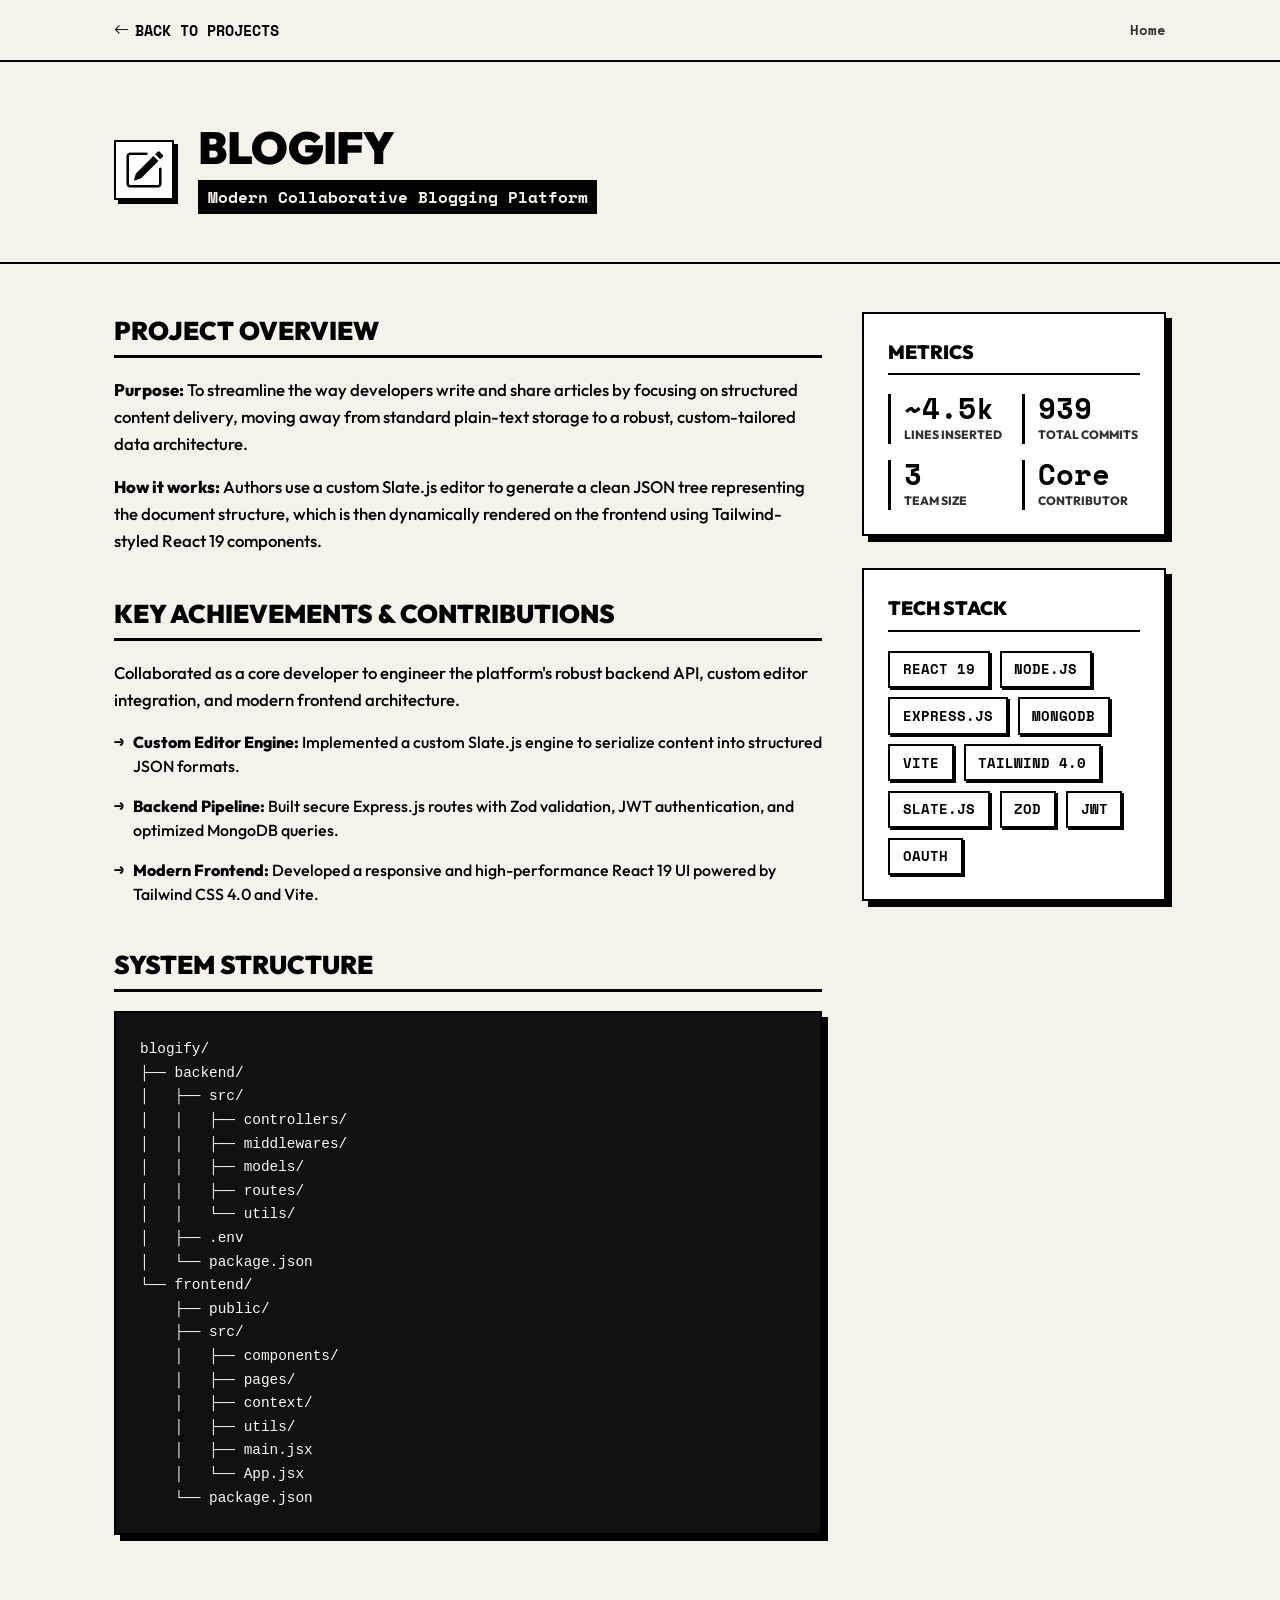
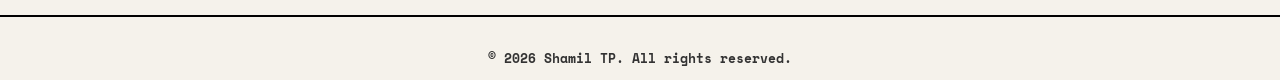
==== blogify.html @ 339143ad "Add blogify project page and styles" ====
<!DOCTYPE html>
<html lang="en">
<head>
    <meta charset="UTF-8">
    <meta name="viewport" content="width=device-width, initial-scale=1.0">
    <title>Blogify Details | Shamil TP</title>
    <link rel="preconnect" href="https://fonts.googleapis.com">
    <link rel="preconnect" href="https://fonts.gstatic.com" crossorigin>
    <link href="https://fonts.googleapis.com/css2?family=Outfit:wght@300;400;500;600;700;900&family=Space+Mono:ital,wght@0,400;0,700;1,400;1,700&display=swap" rel="stylesheet">
    <link rel="stylesheet" href="blogify.css">
    <link rel="stylesheet" href="https://cdn.jsdelivr.net/npm/bootstrap-icons@1.11.3/font/bootstrap-icons.min.css">
</head>
<body>
    <nav class="navbar">
        <div class="container nav-container">
            <a href="mycontributions.html" class="back-link"><i class="bi bi-arrow-left"></i> Back to Projects</a>
            <ul class="nav-links">
                <li><a href="index.html">Home</a></li>
            </ul>
        </div>
    </nav>

    <header class="project-header">
        <div class="container header-container">
            <div class="header-icon"><i class="bi bi-pencil-square"></i></div>
            <div class="header-info">
                <h1 class="project-title">Blogify</h1>
                <p class="project-subtitle">Modern Collaborative Blogging Platform</p>
            </div>
        </div>
    </header>

    <main class="main-content">
        <div class="container content-grid">
            
            <div class="main-column">
                <section class="content-section">
                    <h2 class="section-heading">Project Overview</h2>
                    <div class="prose">
                        <p><strong>Purpose:</strong> To streamline the way developers write and share articles by focusing on structured content delivery, moving away from standard plain-text storage to a robust, custom-tailored data architecture.</p>
                        <p><strong>How it works:</strong> Authors use a custom Slate.js editor to generate a clean JSON tree representing the document structure, which is then dynamically rendered on the frontend using Tailwind-styled React 19 components.</p>
                    </div>
                </section>

                <section class="content-section">
                    <h2 class="section-heading">Key Achievements & Contributions</h2>
                    <div class="prose">
                        <p>Collaborated as a core developer to engineer the platform's robust backend API, custom editor integration, and modern frontend architecture.</p>
                        <ul class="feature-list">
                            <li><strong>Custom Editor Engine:</strong> Implemented a custom Slate.js engine to serialize content into structured JSON formats.</li>
                            <li><strong>Backend Pipeline:</strong> Built secure Express.js routes with Zod validation, JWT authentication, and optimized MongoDB queries.</li>
                            <li><strong>Modern Frontend:</strong> Developed a responsive and high-performance React 19 UI powered by Tailwind CSS 4.0 and Vite.</li>
                        </ul>
                    </div>
                </section>

                <section class="content-section">
                    <h2 class="section-heading">System Structure</h2>
                    <div class="code-block">
                        <pre><code>blogify/
├── backend/                  
│   ├── src/               
│   │   ├── controllers/          
│   │   ├── middlewares/          
│   │   ├── models/               
│   │   ├── routes/               
│   │   └── utils/                
│   ├── .env              
│   └── package.json              
└── frontend/                 
    ├── public/           
    ├── src/
    │   ├── components/       
    │   ├── pages/          
    │   ├── context/            
    │   ├── utils/           
    │   ├── main.jsx           
    │   └── App.jsx
    └── package.json</code></pre>
                    </div>
                </section>
            </div>

            <aside class="sidebar-column">
                <div class="sidebar-widget">
                    <h3 class="widget-title">Metrics</h3>
                    <div class="metric-grid">
                        <div class="metric-item">
                            <span class="m-val">~4.5k</span>
                            <span class="m-label">Lines Inserted</span>
                        </div>
                        <div class="metric-item">
                            <span class="m-val">939</span>
                            <span class="m-label">Total Commits</span>
                        </div>
                        <div class="metric-item">
                            <span class="m-val">3</span>
                            <span class="m-label">Team Size</span>
                        </div>
                        <div class="metric-item">
                            <span class="m-val">Core</span>
                            <span class="m-label">Contributor</span>
                        </div>
                    </div>
                </div>

                <div class="sidebar-widget">
                    <h3 class="widget-title">Tech Stack</h3>
                    <div class="tag-cloud">
                        <span class="tag">React 19</span>
                        <span class="tag">Node.js</span>
                        <span class="tag">Express.js</span>
                        <span class="tag">MongoDB</span>
                        <span class="tag">Vite</span>
                        <span class="tag">Tailwind 4.0</span>
                        <span class="tag">Slate.js</span>
                        <span class="tag">Zod</span>
                        <span class="tag">JWT</span>
                        <span class="tag">OAuth</span>
                    </div>
                </div>
            </aside>

        </div>
    </main>

    <footer class="footer">
        <div class="container">
            <p>&copy; 2026 Shamil TP. All rights reserved.</p>
        </div>
    </footer>
</body>
</html>
---- blogify.css ----
:root {
    --bg-color: #F5F2EB;
    --card-bg: #FFFFFF;
    --text-primary: #000000;
    --text-secondary: #333333;
    --accent: #000000;
    --border-color: #000000;
    --nav-bg: rgba(245, 242, 235, 0.95);
    --font-main: 'Outfit', 'Helvetica Neue', sans-serif;
    --font-mono: 'Space Mono', 'Fira Code', monospace;
    --transition: transform 0.2s cubic-bezier(0.16, 1, 0.3, 1), box-shadow 0.2s cubic-bezier(0.16, 1, 0.3, 1), background-color 0.2s;
}

* {
    margin: 0;
    padding: 0;
    box-sizing: border-box;
}

body {
    background-color: var(--bg-color);
    color: var(--text-primary);
    font-family: var(--font-main);
    line-height: 1.5;
    font-size: 15px;
}

a {
    text-decoration: none;
    color: inherit;
}

.container {
    max-width: 1100px;
    margin: 0 auto;
    padding: 0 1.5rem;
}

/* Navbar */
.navbar {
    background: var(--nav-bg);
    border-bottom: 2px solid var(--border-color);
    position: sticky;
    top: 0;
    z-index: 100;
    backdrop-filter: blur(10px);
}

.nav-container {
    display: flex;
    justify-content: space-between;
    align-items: center;
    height: 60px;
}

.back-link {
    font-weight: 800;
    font-family: var(--font-mono);
    font-size: 0.95rem;
    color: var(--text-primary);
    display: flex;
    align-items: center;
    gap: 0.4rem;
    transition: var(--transition);
    text-transform: uppercase;
}

.back-link:hover {
    text-decoration: underline;
}

.nav-links {
    display: flex;
    list-style: none;
    gap: 1.5rem;
}

.nav-links a {
    font-family: var(--font-mono);
    color: var(--text-secondary);
    font-size: 0.9rem;
    font-weight: 700;
    transition: color 0.2s;
}

.nav-links a:hover {
    color: var(--text-primary);
    text-decoration: underline;
}

/* Header */
.project-header {
    background: var(--bg-color);
    padding: 4rem 0 3rem 0;
    border-bottom: 2px solid var(--border-color);
    margin-bottom: 3rem;
}

.header-container {
    display: flex;
    align-items: center;
    gap: 1.5rem;
}

.header-icon {
    width: 60px;
    height: 60px;
    display: flex;
    align-items: center;
    justify-content: center;
    font-size: 2.5rem;
    color: var(--text-primary);
    border: 2px solid var(--border-color);
    background: var(--card-bg);
    box-shadow: 4px 4px 0px rgba(0, 0, 0, 1);
}

.project-title {
    font-size: 2.8rem;
    font-weight: 900;
    color: var(--text-primary);
    margin-bottom: 0.3rem;
    letter-spacing: -1px;
    text-transform: uppercase;
    line-height: 1;
}

.project-subtitle {
    font-family: var(--font-mono);
    font-size: 1rem;
    font-weight: 700;
    color: var(--text-secondary);
    background: var(--text-primary);
    color: var(--bg-color);
    display: inline-block;
    padding: 0.3rem 0.6rem;
    margin-top: 0.3rem;
}

/* Main Grid */
.content-grid {
    display: grid;
    grid-template-columns: 7fr 3fr;
    gap: 2.5rem;
    padding-bottom: 5rem;
    align-items: start;
}

/* Main Column */
.content-section {
    margin-bottom: 2.5rem;
}

.content-section:last-child {
    margin-bottom: 0;
}

.section-heading {
    font-size: 1.6rem;
    font-weight: 900;
    color: var(--text-primary);
    margin-bottom: 1.2rem;
    border-bottom: 3px solid var(--border-color);
    padding-bottom: 0.3rem;
    text-transform: uppercase;
}

.prose p {
    margin-bottom: 1rem;
    color: var(--text-primary);
    font-size: 1.05rem;
    line-height: 1.6;
    font-weight: 500;
}

.prose p:last-child {
    margin-bottom: 0;
}

.prose strong {
    color: var(--text-primary);
    font-weight: 800;
}

.feature-list {
    list-style: none;
    padding-left: 0;
    color: var(--text-primary);
    margin-top: 1rem;
}

.feature-list li {
    margin-bottom: 1rem;
    line-height: 1.5;
    font-size: 1rem;
    position: relative;
    padding-left: 1.2rem;
    font-weight: 500;
}

.feature-list li::before {
    content: '→';
    position: absolute;
    left: 0;
    font-family: var(--font-mono);
    font-weight: 900;
}

/* Code Block */
.code-block {
    background: #111;
    border: 2px solid var(--border-color);
    padding: 1.5rem;
    overflow-x: auto;
    box-shadow: 6px 6px 0px rgba(0, 0, 0, 1);
    margin-top: 1.2rem;
}

.code-block pre {
    font-family: var(--font-mono);
    font-size: 0.9rem;
    color: #f8f8f2;
    line-height: 1.5;
    font-weight: 500;
}

/* Sidebar */
.sidebar-widget {
    background: var(--card-bg);
    border: 2px solid var(--border-color);
    border-radius: 0;
    padding: 1.5rem;
    margin-bottom: 2rem;
    box-shadow: 6px 6px 0px rgba(0, 0, 0, 1);
}

.sidebar-widget:last-child {
    margin-bottom: 0;
}

.widget-title {
    font-size: 1.2rem;
    font-weight: 900;
    color: var(--text-primary);
    margin-bottom: 1.2rem;
    text-transform: uppercase;
    border-bottom: 2px solid var(--border-color);
    padding-bottom: 0.4rem;
}

/* Metrics */
.metric-grid {
    display: grid;
    grid-template-columns: 1fr 1fr;
    gap: 1rem;
}

.metric-item {
    display: flex;
    flex-direction: column;
    border-left: 3px solid var(--text-primary);
    padding-left: 0.8rem;
}

.m-val {
    font-family: var(--font-mono);
    font-size: 1.8rem;
    font-weight: 900;
    color: var(--text-primary);
    line-height: 1;
    margin-bottom: 0.2rem;
}

.m-label {
    font-size: 0.75rem;
    text-transform: uppercase;
    font-weight: 800;
    color: var(--text-secondary);
}

/* Tags */
.tag-cloud {
    display: flex;
    flex-wrap: wrap;
    gap: 0.6rem;
}

.tag {
    font-family: var(--font-mono);
    background: var(--card-bg);
    color: var(--text-primary);
    padding: 0.4rem 0.8rem;
    border: 2px solid var(--border-color);
    border-radius: 0;
    font-size: 0.85rem;
    font-weight: 700;
    box-shadow: 2px 2px 0px rgba(0, 0, 0, 1);
    transition: var(--transition);
    text-transform: uppercase;
}

.tag:hover {
    transform: translate(-2px, -2px);
    box-shadow: 4px 4px 0px rgba(0, 0, 0, 1);
    background: var(--text-primary);
    color: var(--bg-color);
}

/* Footer */
.footer {
    border-top: 2px solid var(--border-color);
    padding: 2rem 0;
    text-align: center;
    color: var(--text-secondary);
    font-size: 0.8rem;
    font-family: var(--font-mono);
    font-weight: 700;
    background: var(--bg-color);
}

@media (max-width: 900px) {
    .content-grid {
        grid-template-columns: 1fr;
        gap: 2rem;
    }

    .header-container {
        flex-direction: column;
        align-items: center;
        text-align: center;
        gap: 1rem;
    }

    .metric-grid {
        grid-template-columns: 1fr 1fr;
    }

    .header-icon {
        margin: 0 auto;
    }
}
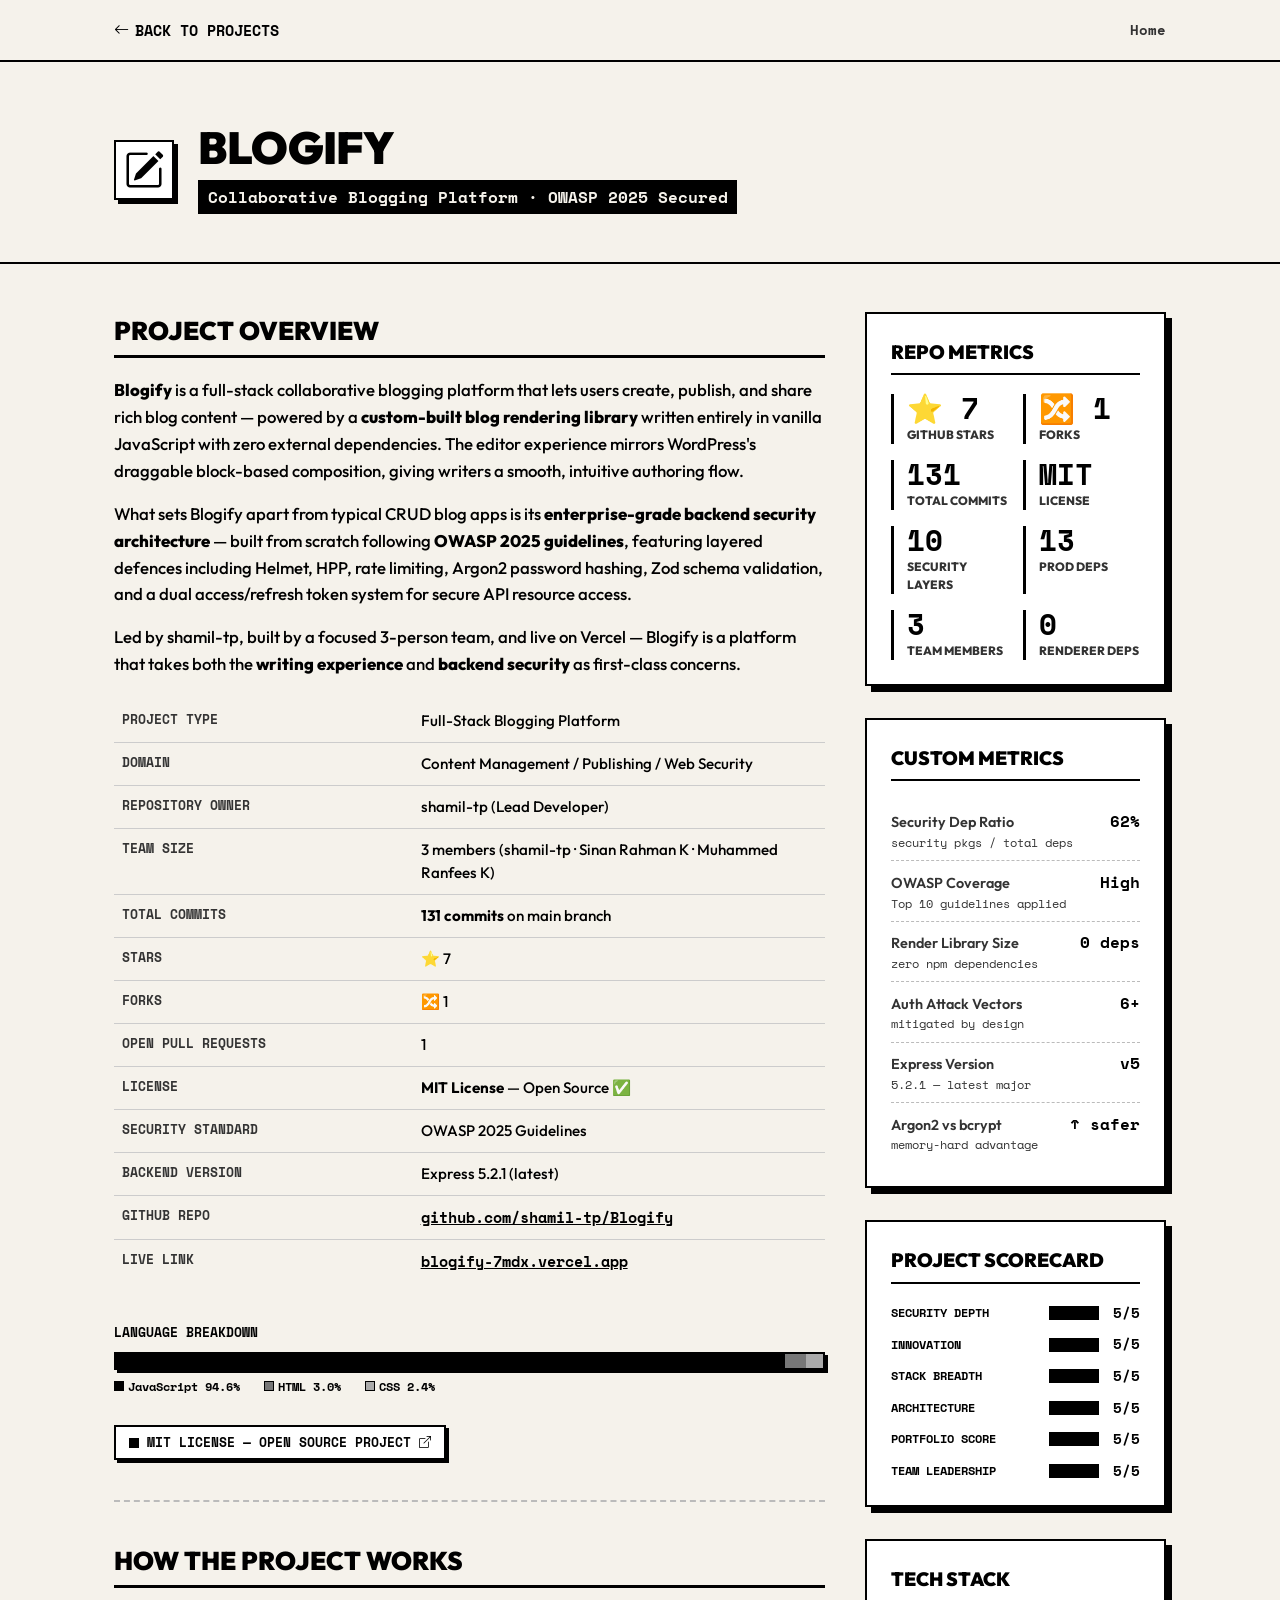
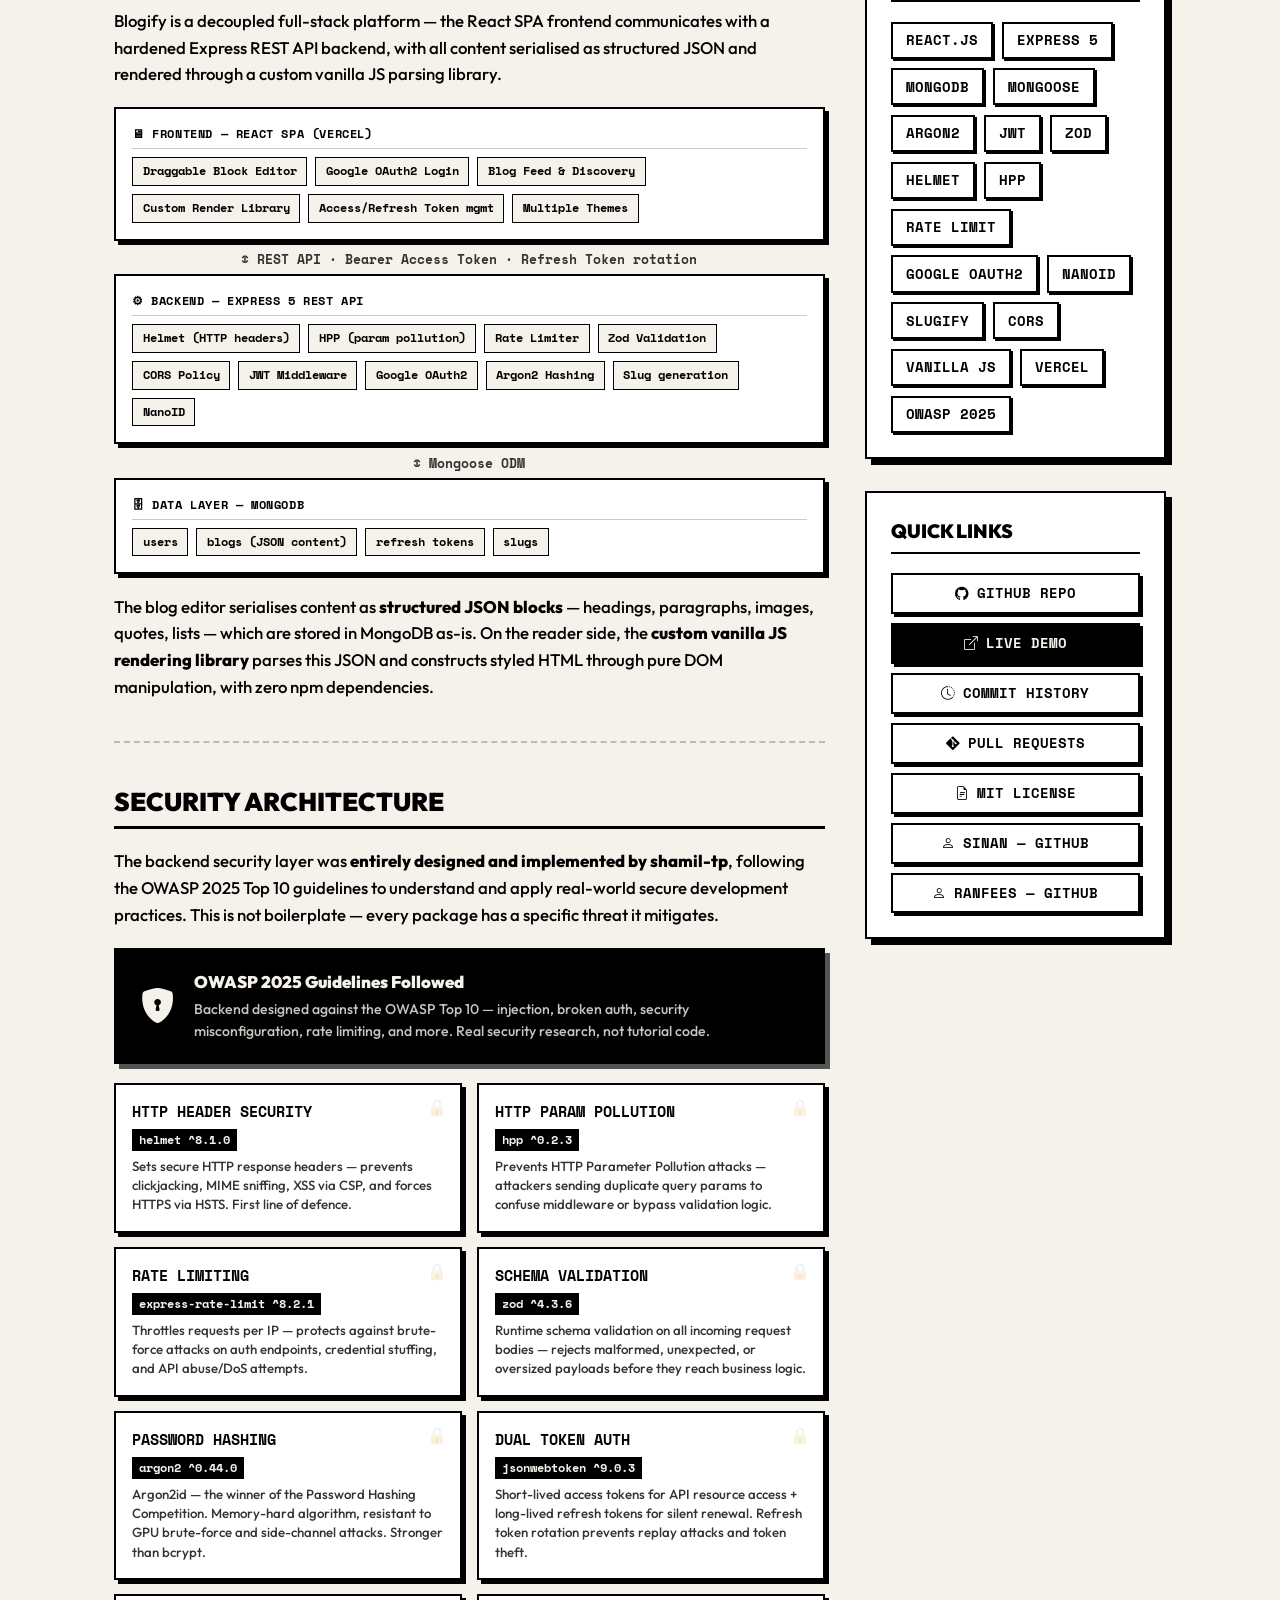
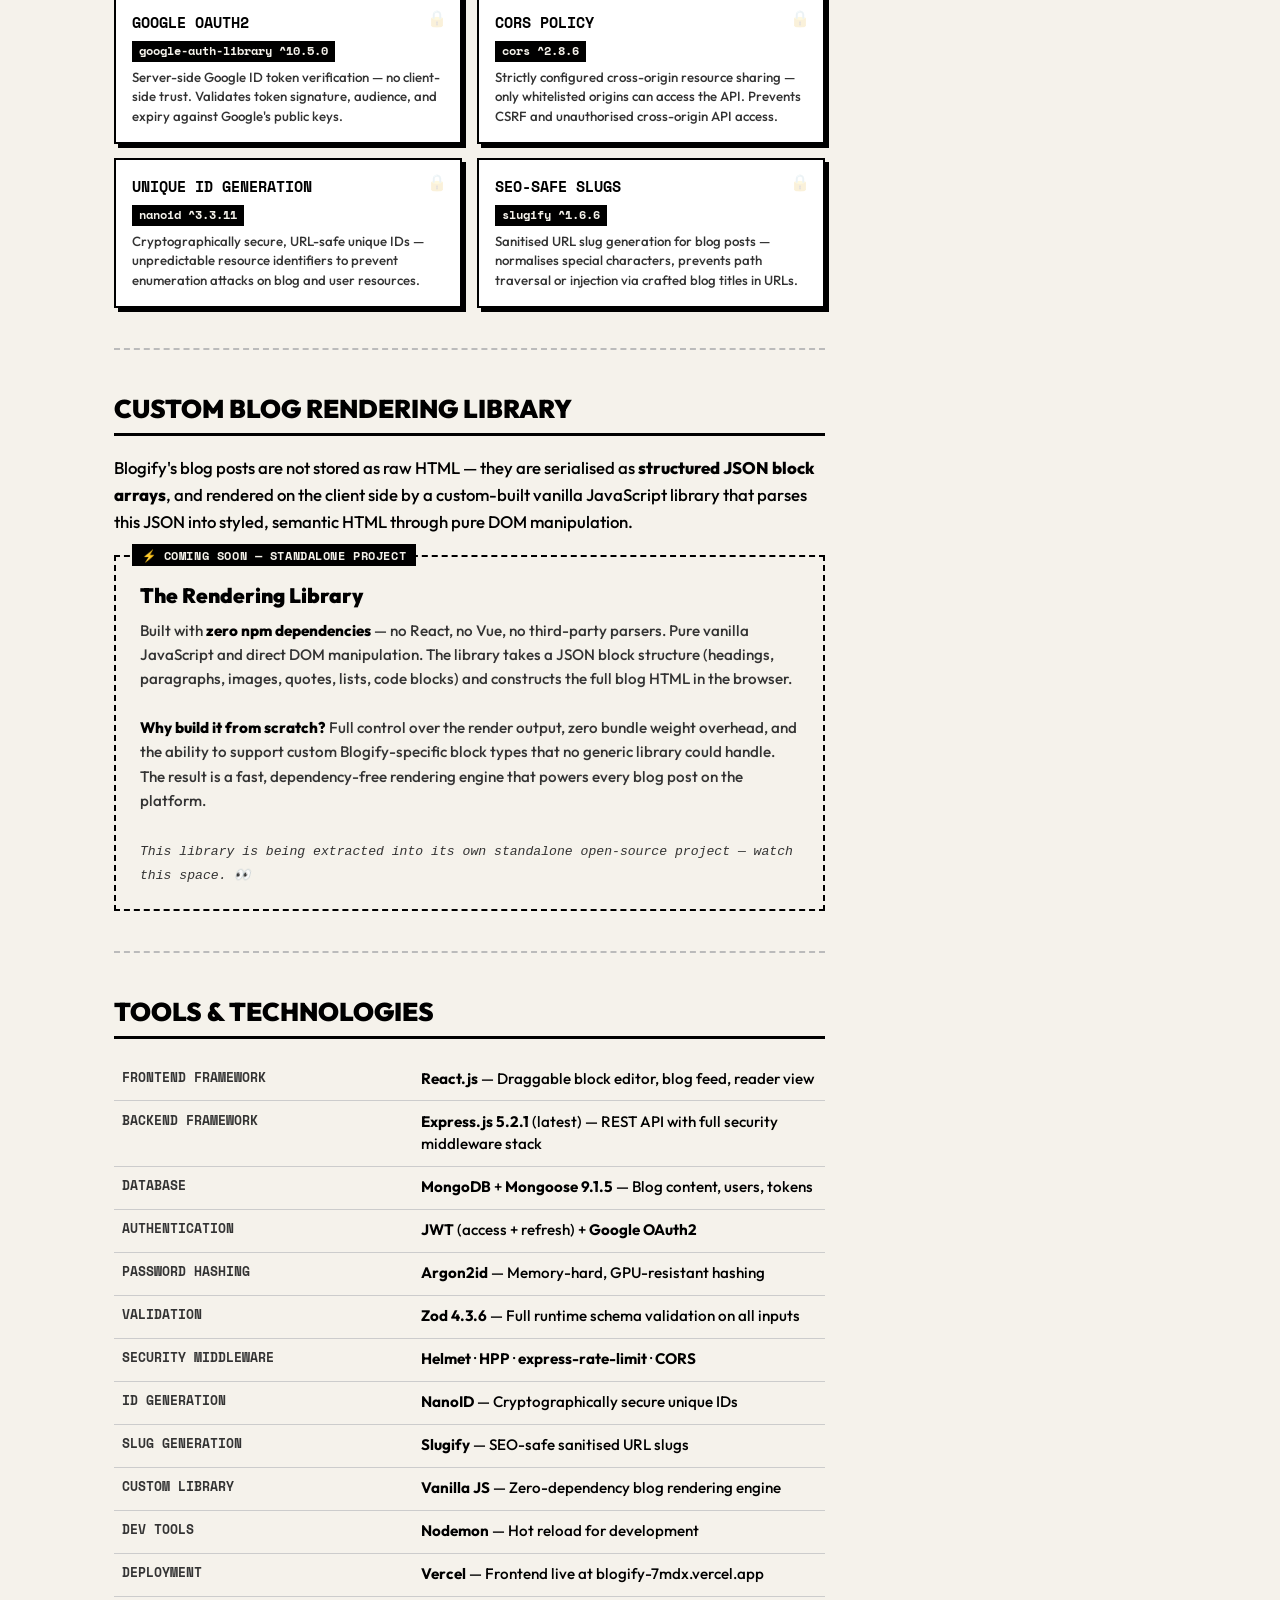
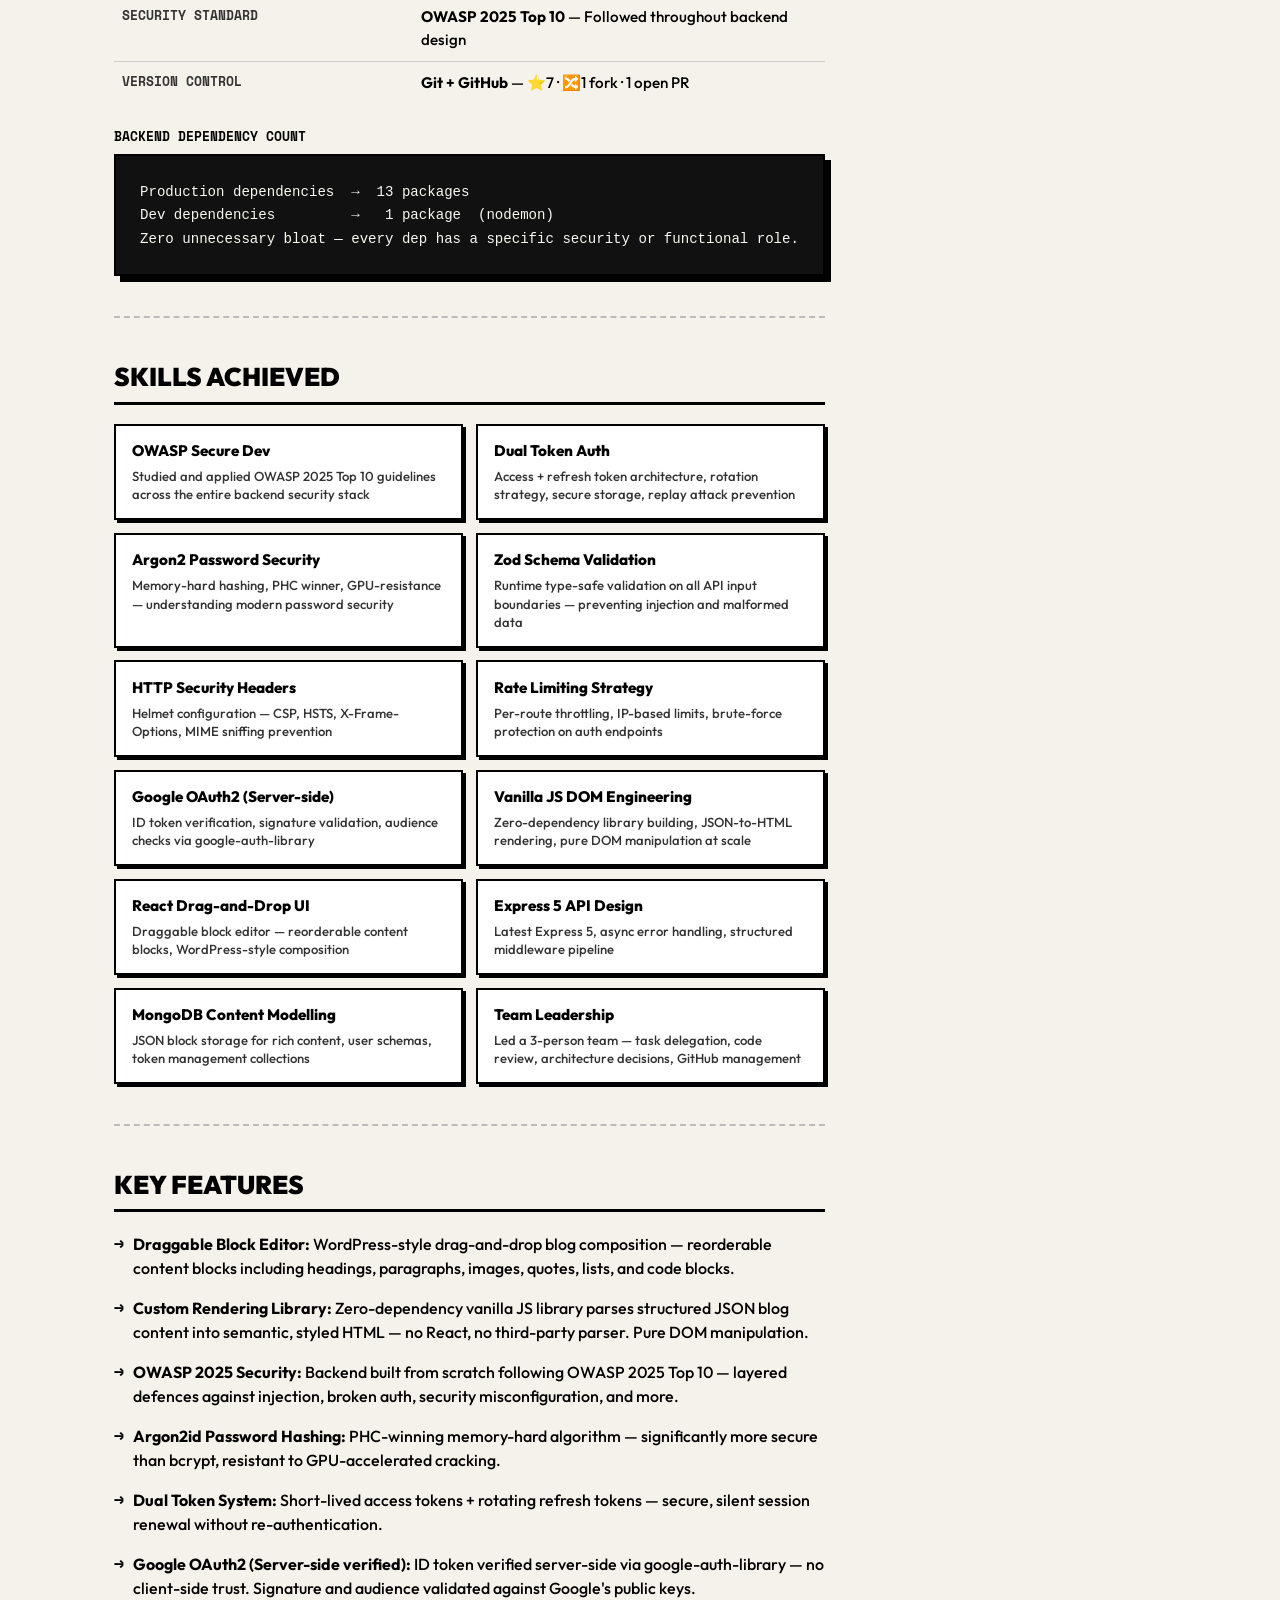
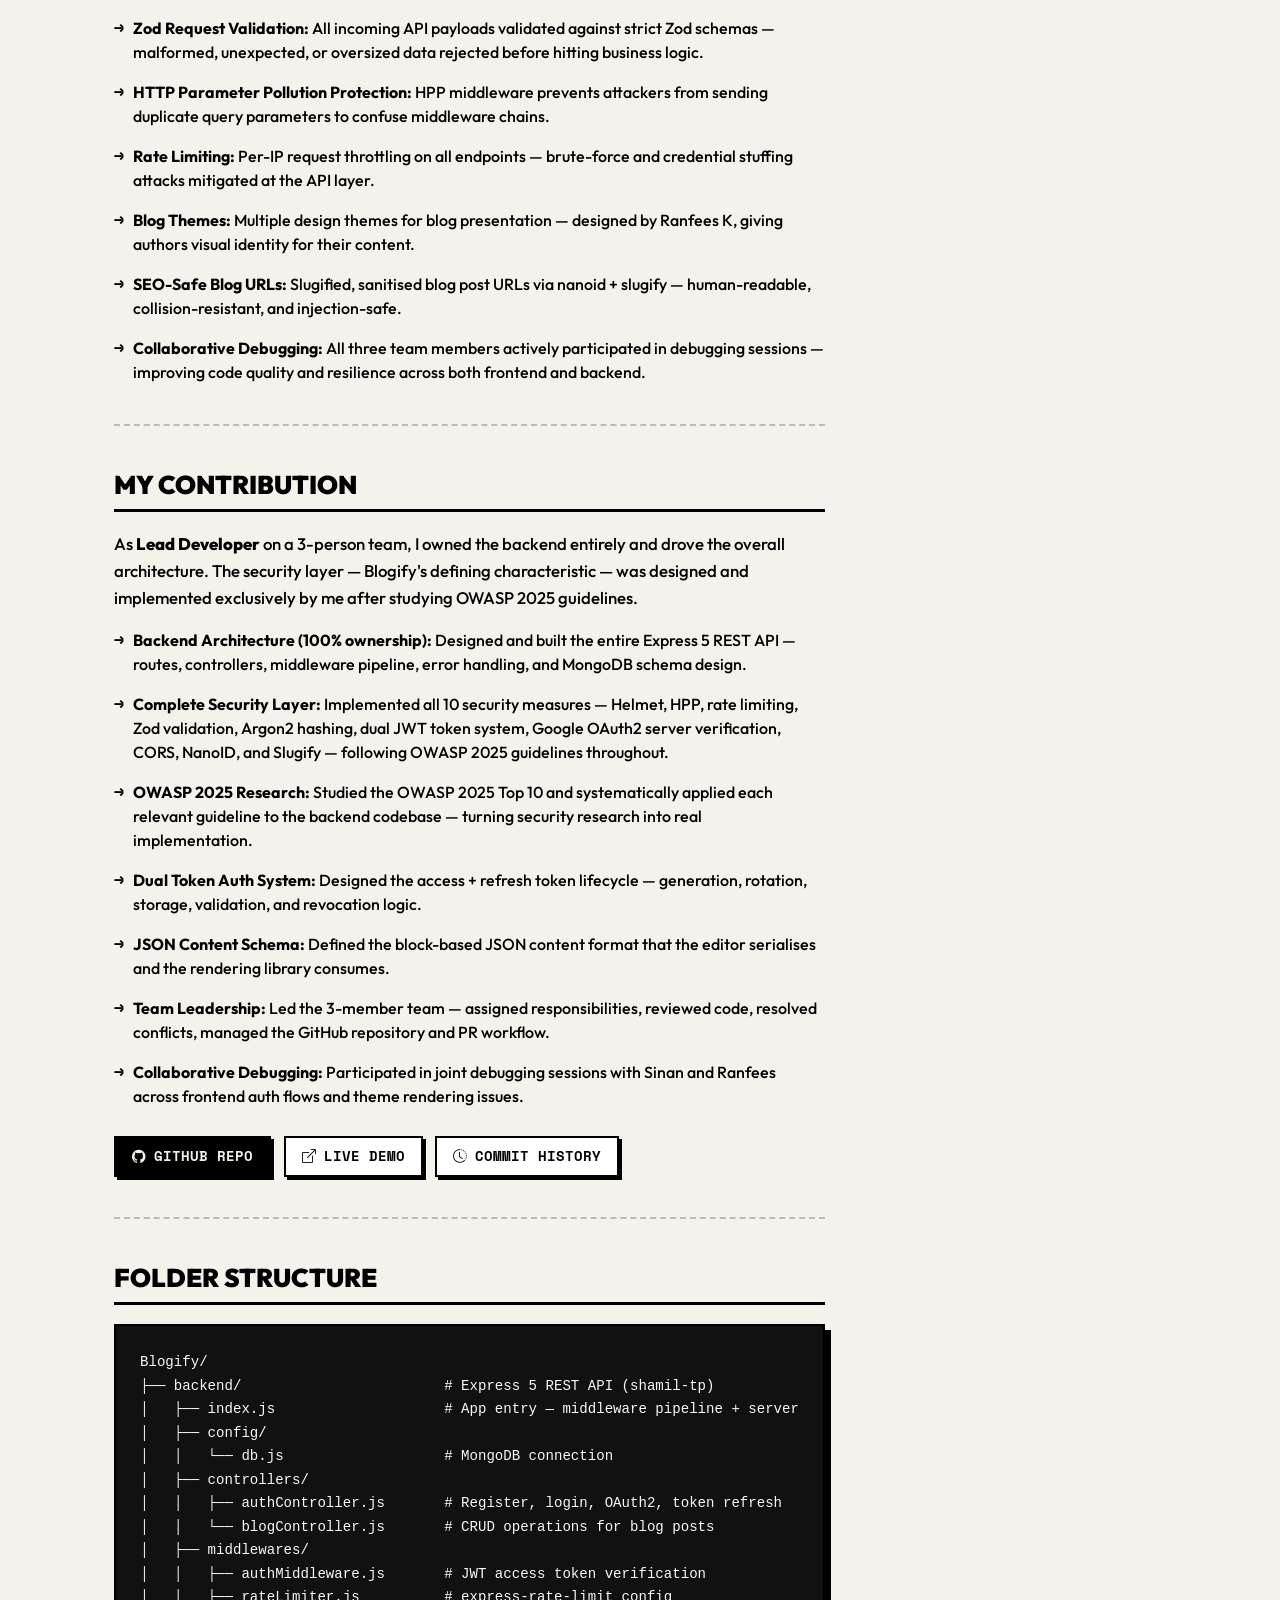
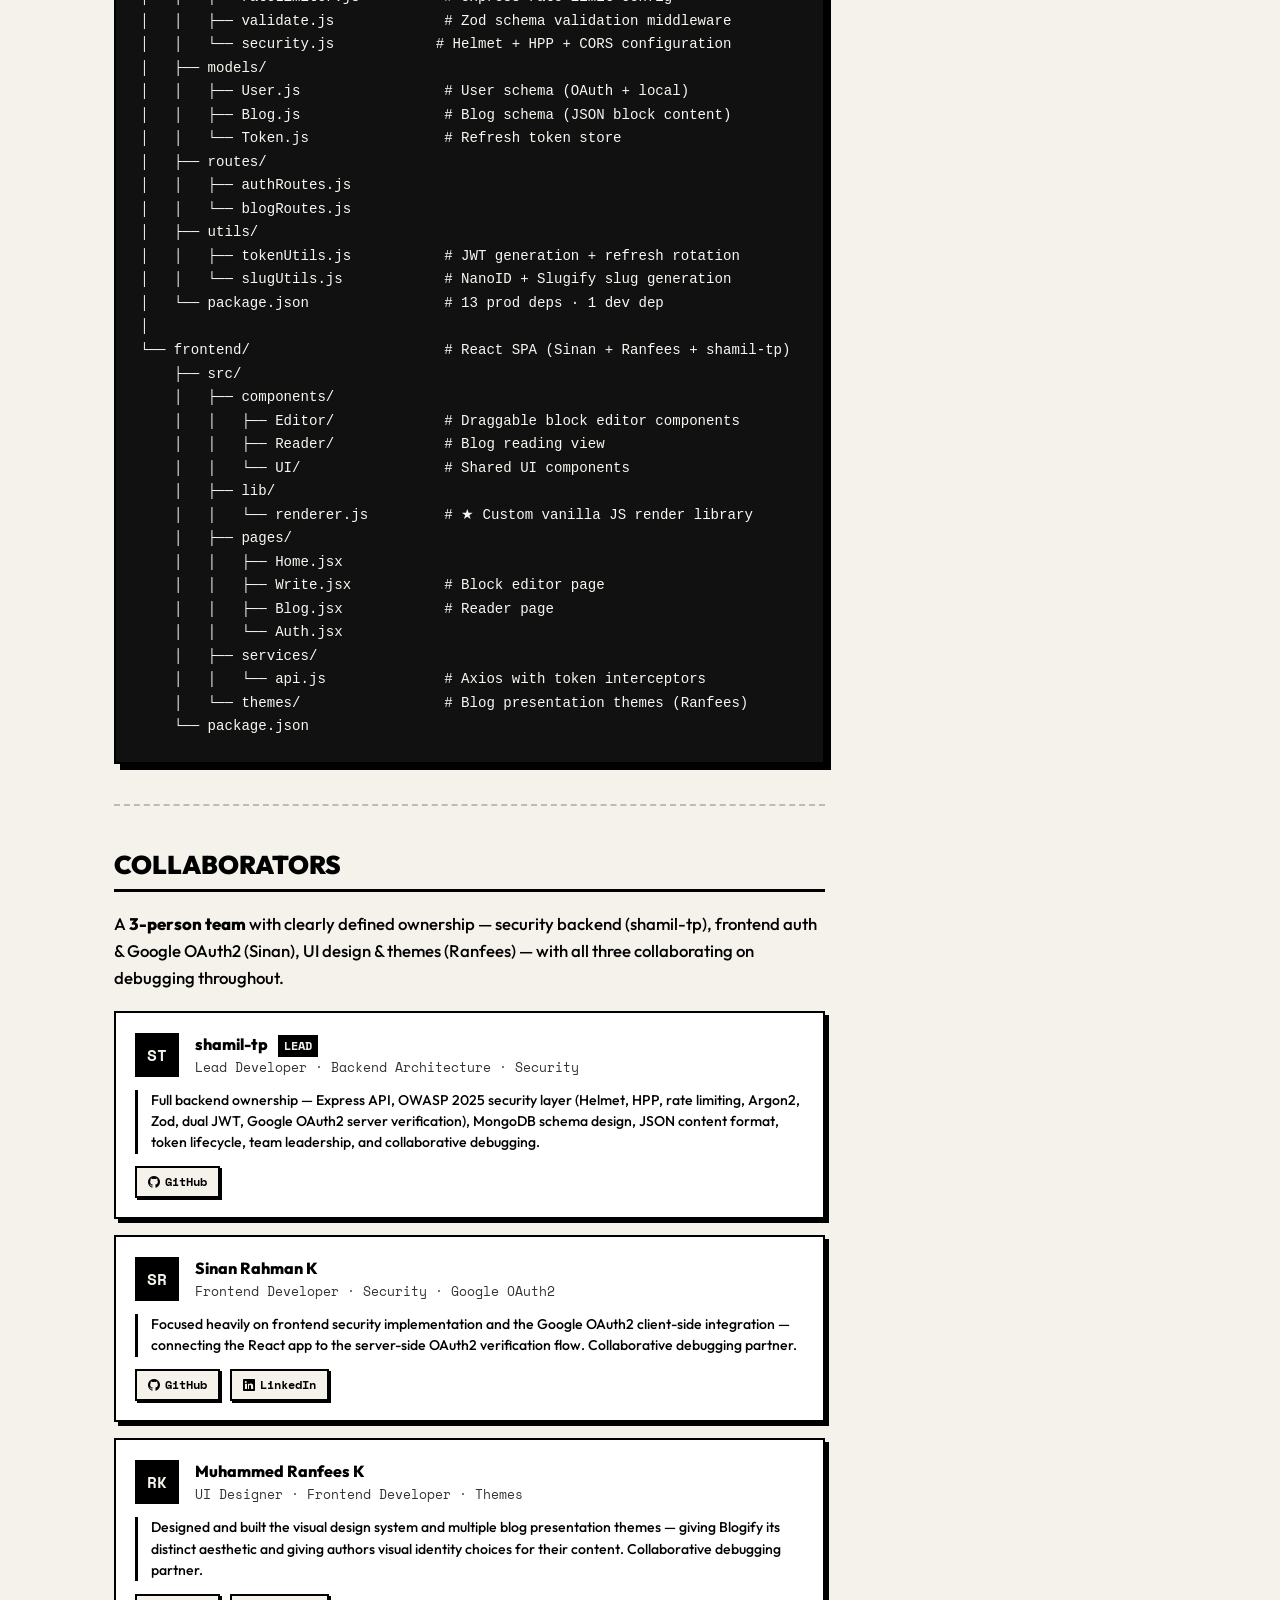
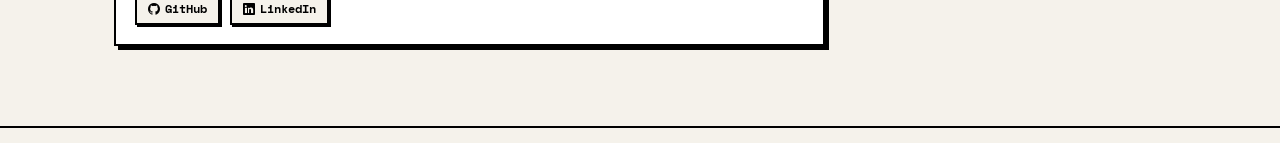
==== commit 5f31a0f6: "all project details created" ====
--- a/blogify.html
+++ b/blogify.html
@@ -7,16 +7,164 @@
     <link rel="preconnect" href="https://fonts.googleapis.com">
     <link rel="preconnect" href="https://fonts.gstatic.com" crossorigin>
     <link href="https://fonts.googleapis.com/css2?family=Outfit:wght@300;400;500;600;700;900&family=Space+Mono:ital,wght@0,400;0,700;1,400;1,700&display=swap" rel="stylesheet">
-    <link rel="stylesheet" href="blogify.css">
     <link rel="stylesheet" href="https://cdn.jsdelivr.net/npm/bootstrap-icons@1.11.3/font/bootstrap-icons.min.css">
+    <style>
+        :root {
+            --bg-color: #F5F2EB;
+            --card-bg: #FFFFFF;
+            --text-primary: #000000;
+            --text-secondary: #333333;
+            --border-color: #000000;
+            --nav-bg: rgba(245, 242, 235, 0.95);
+            --font-main: 'Outfit', 'Helvetica Neue', sans-serif;
+            --font-mono: 'Space Mono', 'Fira Code', monospace;
+            --transition: transform 0.2s cubic-bezier(0.16, 1, 0.3, 1), box-shadow 0.2s cubic-bezier(0.16, 1, 0.3, 1), background-color 0.2s;
+        }
+        * { margin: 0; padding: 0; box-sizing: border-box; }
+        body { background-color: var(--bg-color); color: var(--text-primary); font-family: var(--font-main); line-height: 1.5; font-size: 15px; }
+        a { text-decoration: none; color: inherit; }
+        .container { max-width: 1100px; margin: 0 auto; padding: 0 1.5rem; }
+
+        .navbar { background: var(--nav-bg); border-bottom: 2px solid var(--border-color); position: sticky; top: 0; z-index: 100; backdrop-filter: blur(10px); }
+        .nav-container { display: flex; justify-content: space-between; align-items: center; height: 60px; }
+        .back-link { font-weight: 800; font-family: var(--font-mono); font-size: 0.95rem; color: var(--text-primary); display: flex; align-items: center; gap: 0.4rem; transition: var(--transition); text-transform: uppercase; }
+        .back-link:hover { text-decoration: underline; }
+        .nav-links { display: flex; list-style: none; gap: 1.5rem; }
+        .nav-links a { font-family: var(--font-mono); color: var(--text-secondary); font-size: 0.9rem; font-weight: 700; }
+        .nav-links a:hover { color: var(--text-primary); text-decoration: underline; }
+
+        .project-header { background: var(--bg-color); padding: 4rem 0 3rem 0; border-bottom: 2px solid var(--border-color); margin-bottom: 3rem; }
+        .header-container { display: flex; align-items: center; gap: 1.5rem; }
+        .header-icon { width: 60px; height: 60px; display: flex; align-items: center; justify-content: center; font-size: 2.5rem; border: 2px solid var(--border-color); background: var(--card-bg); box-shadow: 4px 4px 0px rgba(0,0,0,1); flex-shrink: 0; }
+        .project-title { font-size: 2.8rem; font-weight: 900; margin-bottom: 0.3rem; letter-spacing: -1px; text-transform: uppercase; line-height: 1; }
+        .project-subtitle { font-family: var(--font-mono); font-size: 1rem; font-weight: 700; background: var(--text-primary); color: var(--bg-color); display: inline-block; padding: 0.3rem 0.6rem; margin-top: 0.3rem; }
+
+        .content-grid { display: grid; grid-template-columns: 7fr 3fr; gap: 2.5rem; padding-bottom: 5rem; align-items: start; }
+        .content-section { margin-bottom: 2.5rem; }
+        .content-section:last-child { margin-bottom: 0; }
+        .section-heading { font-size: 1.6rem; font-weight: 900; margin-bottom: 1.2rem; border-bottom: 3px solid var(--border-color); padding-bottom: 0.3rem; text-transform: uppercase; }
+
+        .prose p { margin-bottom: 1rem; font-size: 1.05rem; line-height: 1.6; font-weight: 500; }
+        .prose p:last-child { margin-bottom: 0; }
+        .prose strong { font-weight: 800; }
+
+        .feature-list { list-style: none; padding-left: 0; margin-top: 1rem; }
+        .feature-list li { margin-bottom: 1rem; line-height: 1.5; font-size: 1rem; position: relative; padding-left: 1.2rem; font-weight: 500; }
+        .feature-list li::before { content: '→'; position: absolute; left: 0; font-family: var(--font-mono); font-weight: 900; }
+
+        .code-block { background: #111; border: 2px solid var(--border-color); padding: 1.5rem; overflow-x: auto; box-shadow: 6px 6px 0px rgba(0,0,0,1); margin-top: 1.2rem; }
+        .code-block pre { font-family: var(--font-mono); font-size: 0.88rem; color: #f8f8f2; line-height: 1.6; }
+
+        .sidebar-widget { background: var(--card-bg); border: 2px solid var(--border-color); padding: 1.5rem; margin-bottom: 2rem; box-shadow: 6px 6px 0px rgba(0,0,0,1); }
+        .sidebar-widget:last-child { margin-bottom: 0; }
+        .widget-title { font-size: 1.2rem; font-weight: 900; margin-bottom: 1.2rem; text-transform: uppercase; border-bottom: 2px solid var(--border-color); padding-bottom: 0.4rem; }
+
+        .metric-grid { display: grid; grid-template-columns: 1fr 1fr; gap: 1rem; }
+        .metric-item { display: flex; flex-direction: column; border-left: 3px solid var(--text-primary); padding-left: 0.8rem; }
+        .m-val { font-family: var(--font-mono); font-size: 1.8rem; font-weight: 900; line-height: 1; margin-bottom: 0.2rem; }
+        .m-label { font-size: 0.75rem; text-transform: uppercase; font-weight: 800; color: var(--text-secondary); }
+
+        .tag-cloud { display: flex; flex-wrap: wrap; gap: 0.6rem; }
+        .tag { font-family: var(--font-mono); background: var(--card-bg); padding: 0.4rem 0.8rem; border: 2px solid var(--border-color); font-size: 0.85rem; font-weight: 700; box-shadow: 2px 2px 0px rgba(0,0,0,1); transition: var(--transition); text-transform: uppercase; }
+        .tag:hover { transform: translate(-2px,-2px); box-shadow: 4px 4px 0px rgba(0,0,0,1); background: var(--text-primary); color: var(--bg-color); }
+
+        .footer { border-top: 2px solid var(--border-color); padding: 2rem 0; text-align: center; color: var(--text-secondary); font-size: 0.8rem; font-family: var(--font-mono); font-weight: 700; }
+
+        /* MIT badge */
+        .mit-badge { display: inline-flex; align-items: center; gap: 0.5rem; font-family: var(--font-mono); font-size: 0.82rem; font-weight: 700; border: 2px solid var(--border-color); padding: 0.35rem 0.8rem; background: var(--card-bg); box-shadow: 3px 3px 0 #000; text-transform: uppercase; margin-top: 0.8rem; }
+        .mit-badge .mit-dot { width: 10px; height: 10px; background: var(--text-primary); border-radius: 0; flex-shrink: 0; }
+
+        /* ── EXTRAS ── */
+        .info-table { width: 100%; border-collapse: collapse; margin-top: 1rem; }
+        .info-table tr { border-bottom: 1px solid #ccc; }
+        .info-table tr:last-child { border-bottom: none; }
+        .info-table td { padding: 0.6rem 0.5rem; font-size: 0.95rem; font-weight: 500; vertical-align: top; }
+        .info-table td:first-child { font-family: var(--font-mono); font-weight: 700; font-size: 0.82rem; text-transform: uppercase; color: var(--text-secondary); width: 42%; }
+
+        .section-divider { border: none; border-top: 2px dashed #bbb; margin: 2.5rem 0; }
+
+        .link-btn { display: inline-flex; align-items: center; gap: 0.5rem; font-family: var(--font-mono); font-weight: 700; font-size: 0.85rem; border: 2px solid var(--border-color); padding: 0.5rem 1rem; background: var(--card-bg); box-shadow: 3px 3px 0 #000; transition: var(--transition); text-transform: uppercase; margin-top: 0.8rem; margin-right: 0.6rem; }
+        .link-btn:hover { transform: translate(-2px,-2px); box-shadow: 5px 5px 0 #000; background: var(--text-primary); color: var(--bg-color); }
+        .link-btn.primary { background: var(--text-primary); color: var(--bg-color); }
+        .link-btn.primary:hover { background: var(--bg-color); color: var(--text-primary); }
+
+        .custom-metric-row { display: flex; justify-content: space-between; align-items: baseline; padding: 0.55rem 0; border-bottom: 1px dashed #bbb; }
+        .custom-metric-row:last-child { border-bottom: none; }
+        .cm-label { font-weight: 600; color: var(--text-secondary); flex: 1; font-size: 0.9rem; }
+        .cm-val { font-family: var(--font-mono); font-weight: 900; font-size: 1rem; text-align: right; }
+        .cm-note { font-family: var(--font-mono); font-size: 0.72rem; color: var(--text-secondary); text-align: right; }
+
+        .scorecard { margin-top: 1rem; display: flex; flex-direction: column; gap: 0.7rem; }
+        .score-row { display: flex; align-items: center; gap: 0.8rem; }
+        .score-label { font-family: var(--font-mono); font-size: 0.75rem; font-weight: 700; text-transform: uppercase; width: 145px; flex-shrink: 0; }
+        .score-bar-wrap { flex: 1; height: 14px; border: 2px solid var(--border-color); background: var(--bg-color); }
+        .score-bar { height: 100%; background: var(--text-primary); }
+        .score-num { font-family: var(--font-mono); font-weight: 900; font-size: 0.85rem; width: 28px; text-align: right; }
+
+        .skills-grid { display: grid; grid-template-columns: 1fr 1fr; gap: 0.8rem; margin-top: 1rem; }
+        .skill-card { border: 2px solid var(--border-color); padding: 0.9rem 1rem; background: var(--card-bg); box-shadow: 3px 3px 0px rgba(0,0,0,1); transition: var(--transition); }
+        .skill-card:hover { transform: translate(-2px,-2px); box-shadow: 5px 5px 0px rgba(0,0,0,1); }
+        .skill-name { font-weight: 800; font-size: 0.95rem; margin-bottom: 0.25rem; }
+        .skill-desc { font-size: 0.82rem; color: var(--text-secondary); font-weight: 500; line-height: 1.4; }
+
+        /* Security layer cards */
+        .security-grid { display: grid; grid-template-columns: 1fr 1fr; gap: 0.9rem; margin-top: 1rem; }
+        .sec-card { border: 2px solid var(--border-color); padding: 1rem; background: var(--card-bg); box-shadow: 4px 4px 0 #000; transition: var(--transition); position: relative; overflow: hidden; }
+        .sec-card::before { content: '🔒'; position: absolute; top: 0.6rem; right: 0.8rem; font-size: 1rem; opacity: 0.15; }
+        .sec-card:hover { transform: translate(-2px,-2px); box-shadow: 6px 6px 0 #000; }
+        .sec-card:hover::before { opacity: 0.4; }
+        .sec-title { font-weight: 900; font-size: 0.92rem; margin-bottom: 0.3rem; font-family: var(--font-mono); text-transform: uppercase; }
+        .sec-pkg { display: inline-block; font-family: var(--font-mono); font-size: 0.75rem; font-weight: 700; background: var(--text-primary); color: var(--bg-color); padding: 0.1rem 0.45rem; margin-bottom: 0.4rem; }
+        .sec-desc { font-size: 0.83rem; color: var(--text-secondary); font-weight: 500; line-height: 1.45; }
+
+        /* OWASP banner */
+        .owasp-banner { border: 2px solid var(--border-color); padding: 1.2rem 1.5rem; background: var(--text-primary); color: var(--bg-color); box-shadow: 5px 5px 0 #555; margin: 1.2rem 0; display: flex; align-items: center; gap: 1.2rem; }
+        .owasp-icon { font-size: 2.2rem; flex-shrink: 0; }
+        .owasp-text strong { font-weight: 900; font-size: 1.05rem; display: block; margin-bottom: 0.2rem; }
+        .owasp-text span { font-size: 0.88rem; opacity: 0.82; font-weight: 500; }
+
+        /* Teaser box */
+        .teaser-box { border: 2px dashed var(--border-color); padding: 1.4rem 1.5rem; background: var(--bg-color); margin-top: 1.2rem; position: relative; }
+        .teaser-label { position: absolute; top: -13px; left: 1rem; background: var(--text-primary); color: var(--bg-color); font-family: var(--font-mono); font-size: 0.72rem; font-weight: 900; padding: 0.15rem 0.6rem; text-transform: uppercase; letter-spacing: 0.05em; }
+        .teaser-title { font-size: 1.3rem; font-weight: 900; margin-bottom: 0.5rem; }
+        .teaser-desc { font-size: 0.95rem; font-weight: 500; line-height: 1.6; color: var(--text-secondary); }
+        .teaser-desc strong { color: var(--text-primary); font-weight: 800; }
+
+        /* Collab card */
+        .collab-card { border: 2px solid var(--border-color); padding: 1.2rem; background: var(--card-bg); box-shadow: 4px 4px 0 #000; margin-bottom: 1rem; transition: var(--transition); }
+        .collab-card:hover { transform: translate(-2px,-2px); box-shadow: 6px 6px 0 #000; }
+        .collab-card:last-child { margin-bottom: 0; }
+        .collab-top { display: flex; align-items: center; gap: 1rem; margin-bottom: 0.8rem; }
+        .collab-avatar { width: 44px; height: 44px; border: 2px solid #000; background: #000; color: #F5F2EB; display: flex; align-items: center; justify-content: center; font-family: var(--font-mono); font-weight: 900; font-size: 1rem; flex-shrink: 0; }
+        .collab-name { font-weight: 800; font-size: 1rem; }
+        .collab-role { font-size: 0.82rem; color: var(--text-secondary); font-family: var(--font-mono); margin-top: 0.1rem; }
+        .collab-work { font-size: 0.88rem; font-weight: 500; color: var(--text-primary); line-height: 1.5; margin-bottom: 0.8rem; padding-left: 0.8rem; border-left: 3px solid var(--border-color); }
+        .collab-links { display: flex; gap: 0.6rem; flex-wrap: wrap; }
+        .collab-link { font-family: var(--font-mono); font-size: 0.75rem; font-weight: 700; border: 2px solid var(--border-color); padding: 0.3rem 0.7rem; background: var(--bg-color); box-shadow: 2px 2px 0 #000; transition: var(--transition); display: inline-flex; align-items: center; gap: 0.3rem; }
+        .collab-link:hover { background: var(--text-primary); color: var(--bg-color); transform: translate(-1px,-1px); box-shadow: 3px 3px 0 #000; }
+
+        /* arch */
+        .arch-layer { border: 2px solid var(--border-color); padding: 1rem; background: var(--card-bg); box-shadow: 4px 4px 0 #000; margin-bottom: 0.6rem; }
+        .arch-layer-title { font-weight: 900; font-size: 0.75rem; text-transform: uppercase; letter-spacing: 0.05em; margin-bottom: 0.5rem; border-bottom: 1px solid #ccc; padding-bottom: 0.3rem; font-family: var(--font-mono); }
+        .arch-items { display: flex; flex-wrap: wrap; gap: 0.5rem; }
+        .arch-item { background: var(--bg-color); border: 1.5px solid var(--border-color); padding: 0.25rem 0.6rem; font-size: 0.78rem; font-weight: 700; font-family: var(--font-mono); }
+        .arch-arrow { text-align: center; font-family: var(--font-mono); font-size: 0.8rem; font-weight: 700; color: var(--text-secondary); margin: 0.3rem 0; }
+
+        @media (max-width: 900px) {
+            .content-grid { grid-template-columns: 1fr; gap: 2rem; }
+            .header-container { flex-direction: column; align-items: center; text-align: center; gap: 1rem; }
+            .security-grid { grid-template-columns: 1fr; }
+            .skills-grid { grid-template-columns: 1fr; }
+            .score-label { width: 115px; font-size: 0.7rem; }
+        }
+    </style>
 </head>
 <body>
+
     <nav class="navbar">
         <div class="container nav-container">
             <a href="mycontributions.html" class="back-link"><i class="bi bi-arrow-left"></i> Back to Projects</a>
-            <ul class="nav-links">
-                <li><a href="index.html">Home</a></li>
-            </ul>
+            <ul class="nav-links"><li><a href="index.html">Home</a></li></ul>
         </div>
     </nav>
 
@@ -25,102 +173,621 @@
             <div class="header-icon"><i class="bi bi-pencil-square"></i></div>
             <div class="header-info">
                 <h1 class="project-title">Blogify</h1>
-                <p class="project-subtitle">Modern Collaborative Blogging Platform</p>
+                <p class="project-subtitle">Collaborative Blogging Platform · OWASP 2025 Secured</p>
             </div>
         </div>
     </header>
 
-    <main class="main-content">
+    <main>
         <div class="container content-grid">
-            
+
+            <!-- ═══════════════ MAIN COLUMN ═══════════════ -->
             <div class="main-column">
+
+                <!-- 1. OVERVIEW -->
                 <section class="content-section">
                     <h2 class="section-heading">Project Overview</h2>
                     <div class="prose">
-                        <p><strong>Purpose:</strong> To streamline the way developers write and share articles by focusing on structured content delivery, moving away from standard plain-text storage to a robust, custom-tailored data architecture.</p>
-                        <p><strong>How it works:</strong> Authors use a custom Slate.js editor to generate a clean JSON tree representing the document structure, which is then dynamically rendered on the frontend using Tailwind-styled React 19 components.</p>
-                    </div>
-                </section>
-
-                <section class="content-section">
-                    <h2 class="section-heading">Key Achievements & Contributions</h2>
+                        <p><strong>Blogify</strong> is a full-stack collaborative blogging platform that lets users create, publish, and share rich blog content — powered by a <strong>custom-built blog rendering library</strong> written entirely in vanilla JavaScript with zero external dependencies. The editor experience mirrors WordPress's draggable block-based composition, giving writers a smooth, intuitive authoring flow.</p>
+                        <p>What sets Blogify apart from typical CRUD blog apps is its <strong>enterprise-grade backend security architecture</strong> — built from scratch following <strong>OWASP 2025 guidelines</strong>, featuring layered defences including Helmet, HPP, rate limiting, Argon2 password hashing, Zod schema validation, and a dual access/refresh token system for secure API resource access.</p>
+                        <p>Led by shamil-tp, built by a focused 3-person team, and live on Vercel — Blogify is a platform that takes both the <strong>writing experience</strong> and <strong>backend security</strong> as first-class concerns.</p>
+                    </div>
+
+                    <table class="info-table" style="margin-top:1.4rem;">
+                        <tr><td>Project Type</td><td>Full-Stack Blogging Platform</td></tr>
+                        <tr><td>Domain</td><td>Content Management / Publishing / Web Security</td></tr>
+                        <tr><td>Repository Owner</td><td>shamil-tp (Lead Developer)</td></tr>
+                        <tr><td>Team Size</td><td>3 members (shamil-tp · Sinan Rahman K · Muhammed Ranfees K)</td></tr>
+                        <tr><td>Total Commits</td><td><strong>131 commits</strong> on main branch</td></tr>
+                        <tr><td>Stars</td><td>⭐ 7</td></tr>
+                        <tr><td>Forks</td><td>🔀 1</td></tr>
+                        <tr><td>Open Pull Requests</td><td>1</td></tr>
+                        <tr><td>License</td><td><strong>MIT License</strong> — Open Source ✅</td></tr>
+                        <tr><td>Security Standard</td><td>OWASP 2025 Guidelines</td></tr>
+                        <tr><td>Backend Version</td><td>Express 5.2.1 (latest)</td></tr>
+                        <tr><td>GitHub Repo</td><td><a href="https://github.com/shamil-tp/Blogify" target="_blank" style="font-family:var(--font-mono);font-weight:700;text-decoration:underline;">github.com/shamil-tp/Blogify</a></td></tr>
+                        <tr><td>Live Link</td><td><a href="https://blogify-7mdx.vercel.app" target="_blank" style="font-family:var(--font-mono);font-weight:700;text-decoration:underline;">blogify-7mdx.vercel.app</a></td></tr>
+                    </table>
+                </section>
+
+
+                    <!-- Language Bar -->
+                    <div style="margin-top:1.4rem;">
+                        <p style="font-family:var(--font-mono);font-size:0.8rem;font-weight:700;text-transform:uppercase;margin-bottom:0.6rem;">Language Breakdown</p>
+                        <div style="height:18px;border:2px solid #000;display:flex;overflow:hidden;box-shadow:3px 3px 0 #000;">
+                            <div style="width:94.6%;background:#000;" title="JavaScript 94.6%"></div>
+                            <div style="width:3.0%;background:#777;" title="HTML 3.0%"></div>
+                            <div style="width:2.4%;background:#aaa;" title="CSS 2.4%"></div>
+                        </div>
+                        <div style="display:flex;gap:1.5rem;margin-top:0.5rem;font-family:var(--font-mono);font-size:0.78rem;font-weight:700;">
+                            <span><span style="display:inline-block;width:10px;height:10px;background:#000;border:1px solid #000;margin-right:4px;"></span>JavaScript 94.6%</span>
+                            <span><span style="display:inline-block;width:10px;height:10px;background:#777;border:1px solid #000;margin-right:4px;"></span>HTML 3.0%</span>
+                            <span><span style="display:inline-block;width:10px;height:10px;background:#aaa;border:1px solid #000;margin-right:4px;"></span>CSS 2.4%</span>
+                        </div>
+                    </div>
+
+                    <!-- MIT Badge -->
+                    <div style="margin-top:1rem;">
+                        <a href="https://github.com/shamil-tp/Blogify?tab=MIT-1-ov-file#readme" target="_blank" class="mit-badge">
+                            <span class="mit-dot"></span>
+                            MIT License — Open Source Project
+                            <i class="bi bi-box-arrow-up-right" style="font-size:0.75rem;"></i>
+                        </a>
+                    </div>
+
+                <hr class="section-divider">
+
+                <!-- 2. HOW IT WORKS -->
+                <section class="content-section">
+                    <h2 class="section-heading">How The Project Works</h2>
                     <div class="prose">
-                        <p>Collaborated as a core developer to engineer the platform's robust backend API, custom editor integration, and modern frontend architecture.</p>
-                        <ul class="feature-list">
-                            <li><strong>Custom Editor Engine:</strong> Implemented a custom Slate.js engine to serialize content into structured JSON formats.</li>
-                            <li><strong>Backend Pipeline:</strong> Built secure Express.js routes with Zod validation, JWT authentication, and optimized MongoDB queries.</li>
-                            <li><strong>Modern Frontend:</strong> Developed a responsive and high-performance React 19 UI powered by Tailwind CSS 4.0 and Vite.</li>
-                        </ul>
-                    </div>
-                </section>
-
-                <section class="content-section">
-                    <h2 class="section-heading">System Structure</h2>
+                        <p>Blogify is a decoupled full-stack platform — the React SPA frontend communicates with a hardened Express REST API backend, with all content serialised as structured JSON and rendered through a custom vanilla JS parsing library.</p>
+                    </div>
+
+                    <div style="margin-top:1.2rem;">
+                        <div class="arch-layer">
+                            <div class="arch-layer-title">🖥 Frontend — React SPA (Vercel)</div>
+                            <div class="arch-items">
+                                <span class="arch-item">Draggable Block Editor</span>
+                                <span class="arch-item">Google OAuth2 Login</span>
+                                <span class="arch-item">Blog Feed & Discovery</span>
+                                <span class="arch-item">Custom Render Library</span>
+                                <span class="arch-item">Access/Refresh Token mgmt</span>
+                                <span class="arch-item">Multiple Themes</span>
+                            </div>
+                        </div>
+                        <div class="arch-arrow">↕ REST API · Bearer Access Token · Refresh Token rotation</div>
+                        <div class="arch-layer">
+                            <div class="arch-layer-title">⚙ Backend — Express 5 REST API</div>
+                            <div class="arch-items">
+                                <span class="arch-item">Helmet (HTTP headers)</span>
+                                <span class="arch-item">HPP (param pollution)</span>
+                                <span class="arch-item">Rate Limiter</span>
+                                <span class="arch-item">Zod Validation</span>
+                                <span class="arch-item">CORS Policy</span>
+                                <span class="arch-item">JWT Middleware</span>
+                                <span class="arch-item">Google OAuth2</span>
+                                <span class="arch-item">Argon2 Hashing</span>
+                                <span class="arch-item">Slug generation</span>
+                                <span class="arch-item">NanoID</span>
+                            </div>
+                        </div>
+                        <div class="arch-arrow">↕ Mongoose ODM</div>
+                        <div class="arch-layer">
+                            <div class="arch-layer-title">🗄 Data Layer — MongoDB</div>
+                            <div class="arch-items">
+                                <span class="arch-item">users</span>
+                                <span class="arch-item">blogs (JSON content)</span>
+                                <span class="arch-item">refresh tokens</span>
+                                <span class="arch-item">slugs</span>
+                            </div>
+                        </div>
+                    </div>
+
+                    <div class="prose" style="margin-top:1.2rem;">
+                        <p>The blog editor serialises content as <strong>structured JSON blocks</strong> — headings, paragraphs, images, quotes, lists — which are stored in MongoDB as-is. On the reader side, the <strong>custom vanilla JS rendering library</strong> parses this JSON and constructs styled HTML through pure DOM manipulation, with zero npm dependencies.</p>
+                    </div>
+                </section>
+
+                <hr class="section-divider">
+
+                <!-- 3. SECURITY ARCHITECTURE — THE CENTREPIECE -->
+                <section class="content-section">
+                    <h2 class="section-heading">Security Architecture</h2>
+                    <div class="prose">
+                        <p>The backend security layer was <strong>entirely designed and implemented by shamil-tp</strong>, following the OWASP 2025 Top 10 guidelines to understand and apply real-world secure development practices. This is not boilerplate — every package has a specific threat it mitigates.</p>
+                    </div>
+
+                    <div class="owasp-banner">
+                        <div class="owasp-icon"><i class="bi bi-shield-lock-fill"></i></div>
+                        <div class="owasp-text">
+                            <strong>OWASP 2025 Guidelines Followed</strong>
+                            <span>Backend designed against the OWASP Top 10 — injection, broken auth, security misconfiguration, rate limiting, and more. Real security research, not tutorial code.</span>
+                        </div>
+                    </div>
+
+                    <div class="security-grid">
+                        <div class="sec-card">
+                            <div class="sec-title">HTTP Header Security</div>
+                            <span class="sec-pkg">helmet ^8.1.0</span>
+                            <div class="sec-desc">Sets secure HTTP response headers — prevents clickjacking, MIME sniffing, XSS via CSP, and forces HTTPS via HSTS. First line of defence.</div>
+                        </div>
+                        <div class="sec-card">
+                            <div class="sec-title">HTTP Param Pollution</div>
+                            <span class="sec-pkg">hpp ^0.2.3</span>
+                            <div class="sec-desc">Prevents HTTP Parameter Pollution attacks — attackers sending duplicate query params to confuse middleware or bypass validation logic.</div>
+                        </div>
+                        <div class="sec-card">
+                            <div class="sec-title">Rate Limiting</div>
+                            <span class="sec-pkg">express-rate-limit ^8.2.1</span>
+                            <div class="sec-desc">Throttles requests per IP — protects against brute-force attacks on auth endpoints, credential stuffing, and API abuse/DoS attempts.</div>
+                        </div>
+                        <div class="sec-card">
+                            <div class="sec-title">Schema Validation</div>
+                            <span class="sec-pkg">zod ^4.3.6</span>
+                            <div class="sec-desc">Runtime schema validation on all incoming request bodies — rejects malformed, unexpected, or oversized payloads before they reach business logic.</div>
+                        </div>
+                        <div class="sec-card">
+                            <div class="sec-title">Password Hashing</div>
+                            <span class="sec-pkg">argon2 ^0.44.0</span>
+                            <div class="sec-desc">Argon2id — the winner of the Password Hashing Competition. Memory-hard algorithm, resistant to GPU brute-force and side-channel attacks. Stronger than bcrypt.</div>
+                        </div>
+                        <div class="sec-card">
+                            <div class="sec-title">Dual Token Auth</div>
+                            <span class="sec-pkg">jsonwebtoken ^9.0.3</span>
+                            <div class="sec-desc">Short-lived access tokens for API resource access + long-lived refresh tokens for silent renewal. Refresh token rotation prevents replay attacks and token theft.</div>
+                        </div>
+                        <div class="sec-card">
+                            <div class="sec-title">Google OAuth2</div>
+                            <span class="sec-pkg">google-auth-library ^10.5.0</span>
+                            <div class="sec-desc">Server-side Google ID token verification — no client-side trust. Validates token signature, audience, and expiry against Google's public keys.</div>
+                        </div>
+                        <div class="sec-card">
+                            <div class="sec-title">CORS Policy</div>
+                            <span class="sec-pkg">cors ^2.8.6</span>
+                            <div class="sec-desc">Strictly configured cross-origin resource sharing — only whitelisted origins can access the API. Prevents CSRF and unauthorised cross-origin API access.</div>
+                        </div>
+                        <div class="sec-card">
+                            <div class="sec-title">Unique ID Generation</div>
+                            <span class="sec-pkg">nanoid ^3.3.11</span>
+                            <div class="sec-desc">Cryptographically secure, URL-safe unique IDs — unpredictable resource identifiers to prevent enumeration attacks on blog and user resources.</div>
+                        </div>
+                        <div class="sec-card">
+                            <div class="sec-title">SEO-Safe Slugs</div>
+                            <span class="sec-pkg">slugify ^1.6.6</span>
+                            <div class="sec-desc">Sanitised URL slug generation for blog posts — normalises special characters, prevents path traversal or injection via crafted blog titles in URLs.</div>
+                        </div>
+                    </div>
+                </section>
+
+                <hr class="section-divider">
+
+                <!-- 4. CUSTOM RENDER LIBRARY TEASER -->
+                <section class="content-section">
+                    <h2 class="section-heading">Custom Blog Rendering Library</h2>
+                    <div class="prose">
+                        <p>Blogify's blog posts are not stored as raw HTML — they are serialised as <strong>structured JSON block arrays</strong>, and rendered on the client side by a custom-built vanilla JavaScript library that parses this JSON into styled, semantic HTML through pure DOM manipulation.</p>
+                    </div>
+
+                    <div class="teaser-box">
+                        <div class="teaser-label">⚡ Coming Soon — Standalone Project</div>
+                        <div class="teaser-title">The Rendering Library</div>
+                        <div class="teaser-desc">
+                            Built with <strong>zero npm dependencies</strong> — no React, no Vue, no third-party parsers. Pure vanilla JavaScript and direct DOM manipulation. The library takes a JSON block structure (headings, paragraphs, images, quotes, lists, code blocks) and constructs the full blog HTML in the browser.
+                            <br><br>
+                            <strong>Why build it from scratch?</strong> Full control over the render output, zero bundle weight overhead, and the ability to support custom Blogify-specific block types that no generic library could handle. The result is a fast, dependency-free rendering engine that powers every blog post on the platform.
+                            <br><br>
+                            <em style="font-family:var(--font-mono);font-size:0.82rem;">This library is being extracted into its own standalone open-source project — watch this space. 👀</em>
+                        </div>
+                    </div>
+                </section>
+
+                <hr class="section-divider">
+
+                <!-- 5. TOOLS USED -->
+                <section class="content-section">
+                    <h2 class="section-heading">Tools & Technologies</h2>
+
+                    <table class="info-table" style="margin-top:0.5rem;">
+                        <tr><td>Frontend Framework</td><td><strong>React.js</strong> — Draggable block editor, blog feed, reader view</td></tr>
+                        <tr><td>Backend Framework</td><td><strong>Express.js 5.2.1</strong> (latest) — REST API with full security middleware stack</td></tr>
+                        <tr><td>Database</td><td><strong>MongoDB</strong> + <strong>Mongoose 9.1.5</strong> — Blog content, users, tokens</td></tr>
+                        <tr><td>Authentication</td><td><strong>JWT</strong> (access + refresh) + <strong>Google OAuth2</strong></td></tr>
+                        <tr><td>Password Hashing</td><td><strong>Argon2id</strong> — Memory-hard, GPU-resistant hashing</td></tr>
+                        <tr><td>Validation</td><td><strong>Zod 4.3.6</strong> — Full runtime schema validation on all inputs</td></tr>
+                        <tr><td>Security Middleware</td><td><strong>Helmet</strong> · <strong>HPP</strong> · <strong>express-rate-limit</strong> · <strong>CORS</strong></td></tr>
+                        <tr><td>ID Generation</td><td><strong>NanoID</strong> — Cryptographically secure unique IDs</td></tr>
+                        <tr><td>Slug Generation</td><td><strong>Slugify</strong> — SEO-safe sanitised URL slugs</td></tr>
+                        <tr><td>Custom Library</td><td><strong>Vanilla JS</strong> — Zero-dependency blog rendering engine</td></tr>
+                        <tr><td>Dev Tools</td><td><strong>Nodemon</strong> — Hot reload for development</td></tr>
+                        <tr><td>Deployment</td><td><strong>Vercel</strong> — Frontend live at blogify-7mdx.vercel.app</td></tr>
+                        <tr><td>Security Standard</td><td><strong>OWASP 2025 Top 10</strong> — Followed throughout backend design</td></tr>
+                        <tr><td>Version Control</td><td><strong>Git + GitHub</strong> — ⭐7 · 🔀1 fork · 1 open PR</td></tr>
+                    </table>
+
+                    <div style="margin-top:1.4rem;">
+                        <p style="font-family:var(--font-mono);font-size:0.8rem;font-weight:700;text-transform:uppercase;margin-bottom:0.5rem;">Backend Dependency Count</p>
+                        <div class="code-block" style="margin-top:0;">
+                            <pre><code>Production dependencies  →  13 packages
+Dev dependencies         →   1 package  (nodemon)
+Zero unnecessary bloat — every dep has a specific security or functional role.</code></pre>
+                        </div>
+                    </div>
+                </section>
+
+                <hr class="section-divider">
+
+                <!-- 6. SKILLS ACHIEVED -->
+                <section class="content-section">
+                    <h2 class="section-heading">Skills Achieved</h2>
+                    <div class="skills-grid">
+                        <div class="skill-card">
+                            <div class="skill-name">OWASP Secure Dev</div>
+                            <div class="skill-desc">Studied and applied OWASP 2025 Top 10 guidelines across the entire backend security stack</div>
+                        </div>
+                        <div class="skill-card">
+                            <div class="skill-name">Dual Token Auth</div>
+                            <div class="skill-desc">Access + refresh token architecture, rotation strategy, secure storage, replay attack prevention</div>
+                        </div>
+                        <div class="skill-card">
+                            <div class="skill-name">Argon2 Password Security</div>
+                            <div class="skill-desc">Memory-hard hashing, PHC winner, GPU-resistance — understanding modern password security</div>
+                        </div>
+                        <div class="skill-card">
+                            <div class="skill-name">Zod Schema Validation</div>
+                            <div class="skill-desc">Runtime type-safe validation on all API input boundaries — preventing injection and malformed data</div>
+                        </div>
+                        <div class="skill-card">
+                            <div class="skill-name">HTTP Security Headers</div>
+                            <div class="skill-desc">Helmet configuration — CSP, HSTS, X-Frame-Options, MIME sniffing prevention</div>
+                        </div>
+                        <div class="skill-card">
+                            <div class="skill-name">Rate Limiting Strategy</div>
+                            <div class="skill-desc">Per-route throttling, IP-based limits, brute-force protection on auth endpoints</div>
+                        </div>
+                        <div class="skill-card">
+                            <div class="skill-name">Google OAuth2 (Server-side)</div>
+                            <div class="skill-desc">ID token verification, signature validation, audience checks via google-auth-library</div>
+                        </div>
+                        <div class="skill-card">
+                            <div class="skill-name">Vanilla JS DOM Engineering</div>
+                            <div class="skill-desc">Zero-dependency library building, JSON-to-HTML rendering, pure DOM manipulation at scale</div>
+                        </div>
+                        <div class="skill-card">
+                            <div class="skill-name">React Drag-and-Drop UI</div>
+                            <div class="skill-desc">Draggable block editor — reorderable content blocks, WordPress-style composition</div>
+                        </div>
+                        <div class="skill-card">
+                            <div class="skill-name">Express 5 API Design</div>
+                            <div class="skill-desc">Latest Express 5, async error handling, structured middleware pipeline</div>
+                        </div>
+                        <div class="skill-card">
+                            <div class="skill-name">MongoDB Content Modelling</div>
+                            <div class="skill-desc">JSON block storage for rich content, user schemas, token management collections</div>
+                        </div>
+                        <div class="skill-card">
+                            <div class="skill-name">Team Leadership</div>
+                            <div class="skill-desc">Led a 3-person team — task delegation, code review, architecture decisions, GitHub management</div>
+                        </div>
+                    </div>
+                </section>
+
+                <hr class="section-divider">
+
+                <!-- 7. KEY FEATURES -->
+                <section class="content-section">
+                    <h2 class="section-heading">Key Features</h2>
+                    <ul class="feature-list">
+                        <li><strong>Draggable Block Editor:</strong> WordPress-style drag-and-drop blog composition — reorderable content blocks including headings, paragraphs, images, quotes, lists, and code blocks.</li>
+                        <li><strong>Custom Rendering Library:</strong> Zero-dependency vanilla JS library parses structured JSON blog content into semantic, styled HTML — no React, no third-party parser. Pure DOM manipulation.</li>
+                        <li><strong>OWASP 2025 Security:</strong> Backend built from scratch following OWASP 2025 Top 10 — layered defences against injection, broken auth, security misconfiguration, and more.</li>
+                        <li><strong>Argon2id Password Hashing:</strong> PHC-winning memory-hard algorithm — significantly more secure than bcrypt, resistant to GPU-accelerated cracking.</li>
+                        <li><strong>Dual Token System:</strong> Short-lived access tokens + rotating refresh tokens — secure, silent session renewal without re-authentication.</li>
+                        <li><strong>Google OAuth2 (Server-side verified):</strong> ID token verified server-side via google-auth-library — no client-side trust. Signature and audience validated against Google's public keys.</li>
+                        <li><strong>Zod Request Validation:</strong> All incoming API payloads validated against strict Zod schemas — malformed, unexpected, or oversized data rejected before hitting business logic.</li>
+                        <li><strong>HTTP Parameter Pollution Protection:</strong> HPP middleware prevents attackers from sending duplicate query parameters to confuse middleware chains.</li>
+                        <li><strong>Rate Limiting:</strong> Per-IP request throttling on all endpoints — brute-force and credential stuffing attacks mitigated at the API layer.</li>
+                        <li><strong>Blog Themes:</strong> Multiple design themes for blog presentation — designed by Ranfees K, giving authors visual identity for their content.</li>
+                        <li><strong>SEO-Safe Blog URLs:</strong> Slugified, sanitised blog post URLs via nanoid + slugify — human-readable, collision-resistant, and injection-safe.</li>
+                        <li><strong>Collaborative Debugging:</strong> All three team members actively participated in debugging sessions — improving code quality and resilience across both frontend and backend.</li>
+                    </ul>
+                </section>
+
+                <hr class="section-divider">
+
+                <!-- 8. MY CONTRIBUTION -->
+                <section class="content-section">
+                    <h2 class="section-heading">My Contribution</h2>
+                    <div class="prose">
+                        <p>As <strong>Lead Developer</strong> on a 3-person team, I owned the backend entirely and drove the overall architecture. The security layer — Blogify's defining characteristic — was designed and implemented exclusively by me after studying OWASP 2025 guidelines.</p>
+                    </div>
+                    <ul class="feature-list" style="margin-top:1rem;">
+                        <li><strong>Backend Architecture (100% ownership):</strong> Designed and built the entire Express 5 REST API — routes, controllers, middleware pipeline, error handling, and MongoDB schema design.</li>
+                        <li><strong>Complete Security Layer:</strong> Implemented all 10 security measures — Helmet, HPP, rate limiting, Zod validation, Argon2 hashing, dual JWT token system, Google OAuth2 server verification, CORS, NanoID, and Slugify — following OWASP 2025 guidelines throughout.</li>
+                        <li><strong>OWASP 2025 Research:</strong> Studied the OWASP 2025 Top 10 and systematically applied each relevant guideline to the backend codebase — turning security research into real implementation.</li>
+                        <li><strong>Dual Token Auth System:</strong> Designed the access + refresh token lifecycle — generation, rotation, storage, validation, and revocation logic.</li>
+                        <li><strong>JSON Content Schema:</strong> Defined the block-based JSON content format that the editor serialises and the rendering library consumes.</li>
+                        <li><strong>Team Leadership:</strong> Led the 3-member team — assigned responsibilities, reviewed code, resolved conflicts, managed the GitHub repository and PR workflow.</li>
+                        <li><strong>Collaborative Debugging:</strong> Participated in joint debugging sessions with Sinan and Ranfees across frontend auth flows and theme rendering issues.</li>
+                    </ul>
+
+                    <a href="https://github.com/shamil-tp/Blogify" target="_blank" class="link-btn primary"><i class="bi bi-github"></i> GitHub Repo</a>
+                    <a href="https://blogify-7mdx.vercel.app" target="_blank" class="link-btn"><i class="bi bi-box-arrow-up-right"></i> Live Demo</a>
+                    <a href="https://github.com/shamil-tp/Blogify/commits/main" target="_blank" class="link-btn"><i class="bi bi-clock-history"></i> Commit History</a>
+                </section>
+
+                <hr class="section-divider">
+
+                <!-- 9. FOLDER STRUCTURE -->
+                <section class="content-section">
+                    <h2 class="section-heading">Folder Structure</h2>
                     <div class="code-block">
-                        <pre><code>blogify/
-├── backend/                  
-│   ├── src/               
-│   │   ├── controllers/          
-│   │   ├── middlewares/          
-│   │   ├── models/               
-│   │   ├── routes/               
-│   │   └── utils/                
-│   ├── .env              
-│   └── package.json              
-└── frontend/                 
-    ├── public/           
+                        <pre><code>Blogify/
+├── backend/                        # Express 5 REST API (shamil-tp)
+│   ├── index.js                    # App entry — middleware pipeline + server
+│   ├── config/
+│   │   └── db.js                   # MongoDB connection
+│   ├── controllers/
+│   │   ├── authController.js       # Register, login, OAuth2, token refresh
+│   │   └── blogController.js       # CRUD operations for blog posts
+│   ├── middlewares/
+│   │   ├── authMiddleware.js       # JWT access token verification
+│   │   ├── rateLimiter.js          # express-rate-limit config
+│   │   ├── validate.js             # Zod schema validation middleware
+│   │   └── security.js            # Helmet + HPP + CORS configuration
+│   ├── models/
+│   │   ├── User.js                 # User schema (OAuth + local)
+│   │   ├── Blog.js                 # Blog schema (JSON block content)
+│   │   └── Token.js                # Refresh token store
+│   ├── routes/
+│   │   ├── authRoutes.js
+│   │   └── blogRoutes.js
+│   ├── utils/
+│   │   ├── tokenUtils.js           # JWT generation + refresh rotation
+│   │   └── slugUtils.js            # NanoID + Slugify slug generation
+│   └── package.json                # 13 prod deps · 1 dev dep
+│
+└── frontend/                       # React SPA (Sinan + Ranfees + shamil-tp)
     ├── src/
-    │   ├── components/       
-    │   ├── pages/          
-    │   ├── context/            
-    │   ├── utils/           
-    │   ├── main.jsx           
-    │   └── App.jsx
+    │   ├── components/
+    │   │   ├── Editor/             # Draggable block editor components
+    │   │   ├── Reader/             # Blog reading view
+    │   │   └── UI/                 # Shared UI components
+    │   ├── lib/
+    │   │   └── renderer.js         # ★ Custom vanilla JS render library
+    │   ├── pages/
+    │   │   ├── Home.jsx
+    │   │   ├── Write.jsx           # Block editor page
+    │   │   ├── Blog.jsx            # Reader page
+    │   │   └── Auth.jsx
+    │   ├── services/
+    │   │   └── api.js              # Axios with token interceptors
+    │   └── themes/                 # Blog presentation themes (Ranfees)
     └── package.json</code></pre>
                     </div>
                 </section>
+
+                <hr class="section-divider">
+
+                <!-- 10. COLLABORATORS -->
+                <section class="content-section">
+                    <h2 class="section-heading">Collaborators</h2>
+                    <div class="prose" style="margin-bottom:1.2rem;">
+                        <p>A <strong>3-person team</strong> with clearly defined ownership — security backend (shamil-tp), frontend auth & Google OAuth2 (Sinan), UI design & themes (Ranfees) — with all three collaborating on debugging throughout.</p>
+                    </div>
+
+                    <div class="collab-card">
+                        <div class="collab-top">
+                            <div class="collab-avatar">ST</div>
+                            <div>
+                                <div class="collab-name">shamil-tp <span style="font-family:var(--font-mono);font-size:0.73rem;background:#000;color:#F5F2EB;padding:0.15rem 0.4rem;margin-left:0.4rem;">LEAD</span></div>
+                                <div class="collab-role">Lead Developer · Backend Architecture · Security</div>
+                            </div>
+                        </div>
+                        <div class="collab-work">Full backend ownership — Express API, OWASP 2025 security layer (Helmet, HPP, rate limiting, Argon2, Zod, dual JWT, Google OAuth2 server verification), MongoDB schema design, JSON content format, token lifecycle, team leadership, and collaborative debugging.</div>
+                        <div class="collab-links">
+                            <a href="https://github.com/shamil-tp" target="_blank" class="collab-link"><i class="bi bi-github"></i> GitHub</a>
+                        </div>
+                    </div>
+
+                    <div class="collab-card">
+                        <div class="collab-top">
+                            <div class="collab-avatar">SR</div>
+                            <div>
+                                <div class="collab-name">Sinan Rahman K</div>
+                                <div class="collab-role">Frontend Developer · Security · Google OAuth2</div>
+                            </div>
+                        </div>
+                        <div class="collab-work">Focused heavily on frontend security implementation and the Google OAuth2 client-side integration — connecting the React app to the server-side OAuth2 verification flow. Collaborative debugging partner.</div>
+                        <div class="collab-links">
+                            <a href="https://github.com/sinanrahman" target="_blank" class="collab-link"><i class="bi bi-github"></i> GitHub</a>
+                            <a href="https://www.linkedin.com/in/sinan-k-rahman" target="_blank" class="collab-link"><i class="bi bi-linkedin"></i> LinkedIn</a>
+                        </div>
+                    </div>
+
+                    <div class="collab-card">
+                        <div class="collab-top">
+                            <div class="collab-avatar">RK</div>
+                            <div>
+                                <div class="collab-name">Muhammed Ranfees K</div>
+                                <div class="collab-role">UI Designer · Frontend Developer · Themes</div>
+                            </div>
+                        </div>
+                        <div class="collab-work">Designed and built the visual design system and multiple blog presentation themes — giving Blogify its distinct aesthetic and giving authors visual identity choices for their content. Collaborative debugging partner.</div>
+                        <div class="collab-links">
+                            <a href="https://github.com/Ranfees" target="_blank" class="collab-link"><i class="bi bi-github"></i> GitHub</a>
+                            <a href="https://www.linkedin.com/in/muhammed-ranfees-k-158836348" target="_blank" class="collab-link"><i class="bi bi-linkedin"></i> LinkedIn</a>
+                        </div>
+                    </div>
+                </section>
+
             </div>
 
+            <!-- ═══════════════ SIDEBAR ═══════════════ -->
             <aside class="sidebar-column">
+
+                <!-- Repo Metrics -->
                 <div class="sidebar-widget">
-                    <h3 class="widget-title">Metrics</h3>
+                    <h3 class="widget-title">Repo Metrics</h3>
                     <div class="metric-grid">
                         <div class="metric-item">
-                            <span class="m-val">~4.5k</span>
-                            <span class="m-label">Lines Inserted</span>
+                            <span class="m-val">⭐ 7</span>
+                            <span class="m-label">GitHub Stars</span>
                         </div>
                         <div class="metric-item">
-                            <span class="m-val">939</span>
+                            <span class="m-val">🔀 1</span>
+                            <span class="m-label">Forks</span>
+                        </div>
+                        <div class="metric-item">
+                            <span class="m-val">131</span>
                             <span class="m-label">Total Commits</span>
+                        </div>
+                        <div class="metric-item">
+                            <span class="m-val">MIT</span>
+                            <span class="m-label">License</span>
+                        </div>
+                        <div class="metric-item">
+                            <span class="m-val">10</span>
+                            <span class="m-label">Security Layers</span>
+                        </div>
+                        <div class="metric-item">
+                            <span class="m-val">13</span>
+                            <span class="m-label">Prod Deps</span>
                         </div>
                         <div class="metric-item">
                             <span class="m-val">3</span>
-                            <span class="m-label">Team Size</span>
+                            <span class="m-label">Team Members</span>
                         </div>
                         <div class="metric-item">
-                            <span class="m-val">Core</span>
-                            <span class="m-label">Contributor</span>
+                            <span class="m-val">0</span>
+                            <span class="m-label">Renderer Deps</span>
                         </div>
                     </div>
                 </div>
 
+                <!-- Custom Metrics -->
+                <div class="sidebar-widget">
+                    <h3 class="widget-title">Custom Metrics</h3>
+                    <div class="custom-metric-row">
+                        <div>
+                            <div class="cm-label">Security Dep Ratio</div>
+                            <div class="cm-note">security pkgs / total deps</div>
+                        </div>
+                        <div class="cm-val">62%</div>
+                    </div>
+                    <div class="custom-metric-row">
+                        <div>
+                            <div class="cm-label">OWASP Coverage</div>
+                            <div class="cm-note">Top 10 guidelines applied</div>
+                        </div>
+                        <div class="cm-val">High</div>
+                    </div>
+                    <div class="custom-metric-row">
+                        <div>
+                            <div class="cm-label">Render Library Size</div>
+                            <div class="cm-note">zero npm dependencies</div>
+                        </div>
+                        <div class="cm-val">0 deps</div>
+                    </div>
+                    <div class="custom-metric-row">
+                        <div>
+                            <div class="cm-label">Auth Attack Vectors</div>
+                            <div class="cm-note">mitigated by design</div>
+                        </div>
+                        <div class="cm-val">6+</div>
+                    </div>
+                    <div class="custom-metric-row">
+                        <div>
+                            <div class="cm-label">Express Version</div>
+                            <div class="cm-note">5.2.1 — latest major</div>
+                        </div>
+                        <div class="cm-val">v5</div>
+                    </div>
+                    <div class="custom-metric-row">
+                        <div>
+                            <div class="cm-label">Argon2 vs bcrypt</div>
+                            <div class="cm-note">memory-hard advantage</div>
+                        </div>
+                        <div class="cm-val">↑ safer</div>
+                    </div>
+                </div>
+
+                <!-- Scorecard -->
+                <div class="sidebar-widget">
+                    <h3 class="widget-title">Project Scorecard</h3>
+                    <div class="scorecard">
+                        <div class="score-row">
+                            <span class="score-label">Security Depth</span>
+                            <div class="score-bar-wrap"><div class="score-bar" style="width:100%"></div></div>
+                            <span class="score-num">5/5</span>
+                        </div>
+                        <div class="score-row">
+                            <span class="score-label">Innovation</span>
+                            <div class="score-bar-wrap"><div class="score-bar" style="width:100%"></div></div>
+                            <span class="score-num">5/5</span>
+                        </div>
+                        <div class="score-row">
+                            <span class="score-label">Stack Breadth</span>
+                            <div class="score-bar-wrap"><div class="score-bar" style="width:100%"></div></div>
+                            <span class="score-num">5/5</span>
+                        </div>
+                        <div class="score-row">
+                            <span class="score-label">Architecture</span>
+                            <div class="score-bar-wrap"><div class="score-bar" style="width:100%"></div></div>
+                            <span class="score-num">5/5</span>
+                        </div>
+                        <div class="score-row">
+                            <span class="score-label">Portfolio Score</span>
+                            <div class="score-bar-wrap"><div class="score-bar" style="width:100%"></div></div>
+                            <span class="score-num">5/5</span>
+                        </div>
+                        <div class="score-row">
+                            <span class="score-label">Team Leadership</span>
+                            <div class="score-bar-wrap"><div class="score-bar" style="width:100%"></div></div>
+                            <span class="score-num">5/5</span>
+                        </div>
+                    </div>
+                </div>
+
+                <!-- Tech Stack -->
                 <div class="sidebar-widget">
                     <h3 class="widget-title">Tech Stack</h3>
                     <div class="tag-cloud">
-                        <span class="tag">React 19</span>
-                        <span class="tag">Node.js</span>
-                        <span class="tag">Express.js</span>
+                        <span class="tag">React.js</span>
+                        <span class="tag">Express 5</span>
                         <span class="tag">MongoDB</span>
-                        <span class="tag">Vite</span>
-                        <span class="tag">Tailwind 4.0</span>
-                        <span class="tag">Slate.js</span>
+                        <span class="tag">Mongoose</span>
+                        <span class="tag">Argon2</span>
+                        <span class="tag">JWT</span>
                         <span class="tag">Zod</span>
-                        <span class="tag">JWT</span>
-                        <span class="tag">OAuth</span>
+                        <span class="tag">Helmet</span>
+                        <span class="tag">HPP</span>
+                        <span class="tag">Rate Limit</span>
+                        <span class="tag">Google OAuth2</span>
+                        <span class="tag">NanoID</span>
+                        <span class="tag">Slugify</span>
+                        <span class="tag">CORS</span>
+                        <span class="tag">Vanilla JS</span>
+                        <span class="tag">Vercel</span>
+                        <span class="tag">OWASP 2025</span>
                     </div>
                 </div>
+
+                <!-- Quick Links -->
+                <div class="sidebar-widget">
+                    <h3 class="widget-title">Quick Links</h3>
+                    <div style="display:flex;flex-direction:column;gap:0.6rem;">
+                        <a href="https://github.com/shamil-tp/Blogify" target="_blank" class="link-btn" style="margin:0;width:100%;justify-content:center;"><i class="bi bi-github"></i> GitHub Repo</a>
+                        <a href="https://blogify-7mdx.vercel.app" target="_blank" class="link-btn primary" style="margin:0;width:100%;justify-content:center;"><i class="bi bi-box-arrow-up-right"></i> Live Demo</a>
+                        <a href="https://github.com/shamil-tp/Blogify/commits/main" target="_blank" class="link-btn" style="margin:0;width:100%;justify-content:center;"><i class="bi bi-clock-history"></i> Commit History</a>
+                        <a href="https://github.com/shamil-tp/Blogify/pulls" target="_blank" class="link-btn" style="margin:0;width:100%;justify-content:center;"><i class="bi bi-git"></i> Pull Requests</a>
+                        <a href="https://github.com/shamil-tp/Blogify?tab=MIT-1-ov-file#readme" target="_blank" class="link-btn" style="margin:0;width:100%;justify-content:center;"><i class="bi bi-file-earmark-text"></i> MIT License</a>
+                        <a href="https://github.com/sinanrahman" target="_blank" class="link-btn" style="margin:0;width:100%;justify-content:center;"><i class="bi bi-person"></i> Sinan — GitHub</a>
+                        <a href="https://github.com/Ranfees" target="_blank" class="link-btn" style="margin:0;width:100%;justify-content:center;"><i class="bi bi-person"></i> Ranfees — GitHub</a>
+                    </div>
+                </div>
+
             </aside>
-
         </div>
     </main>
 
@@ -129,5 +796,6 @@
             <p>&copy; 2026 Shamil TP. All rights reserved.</p>
         </div>
     </footer>
+
 </body>
 </html>
